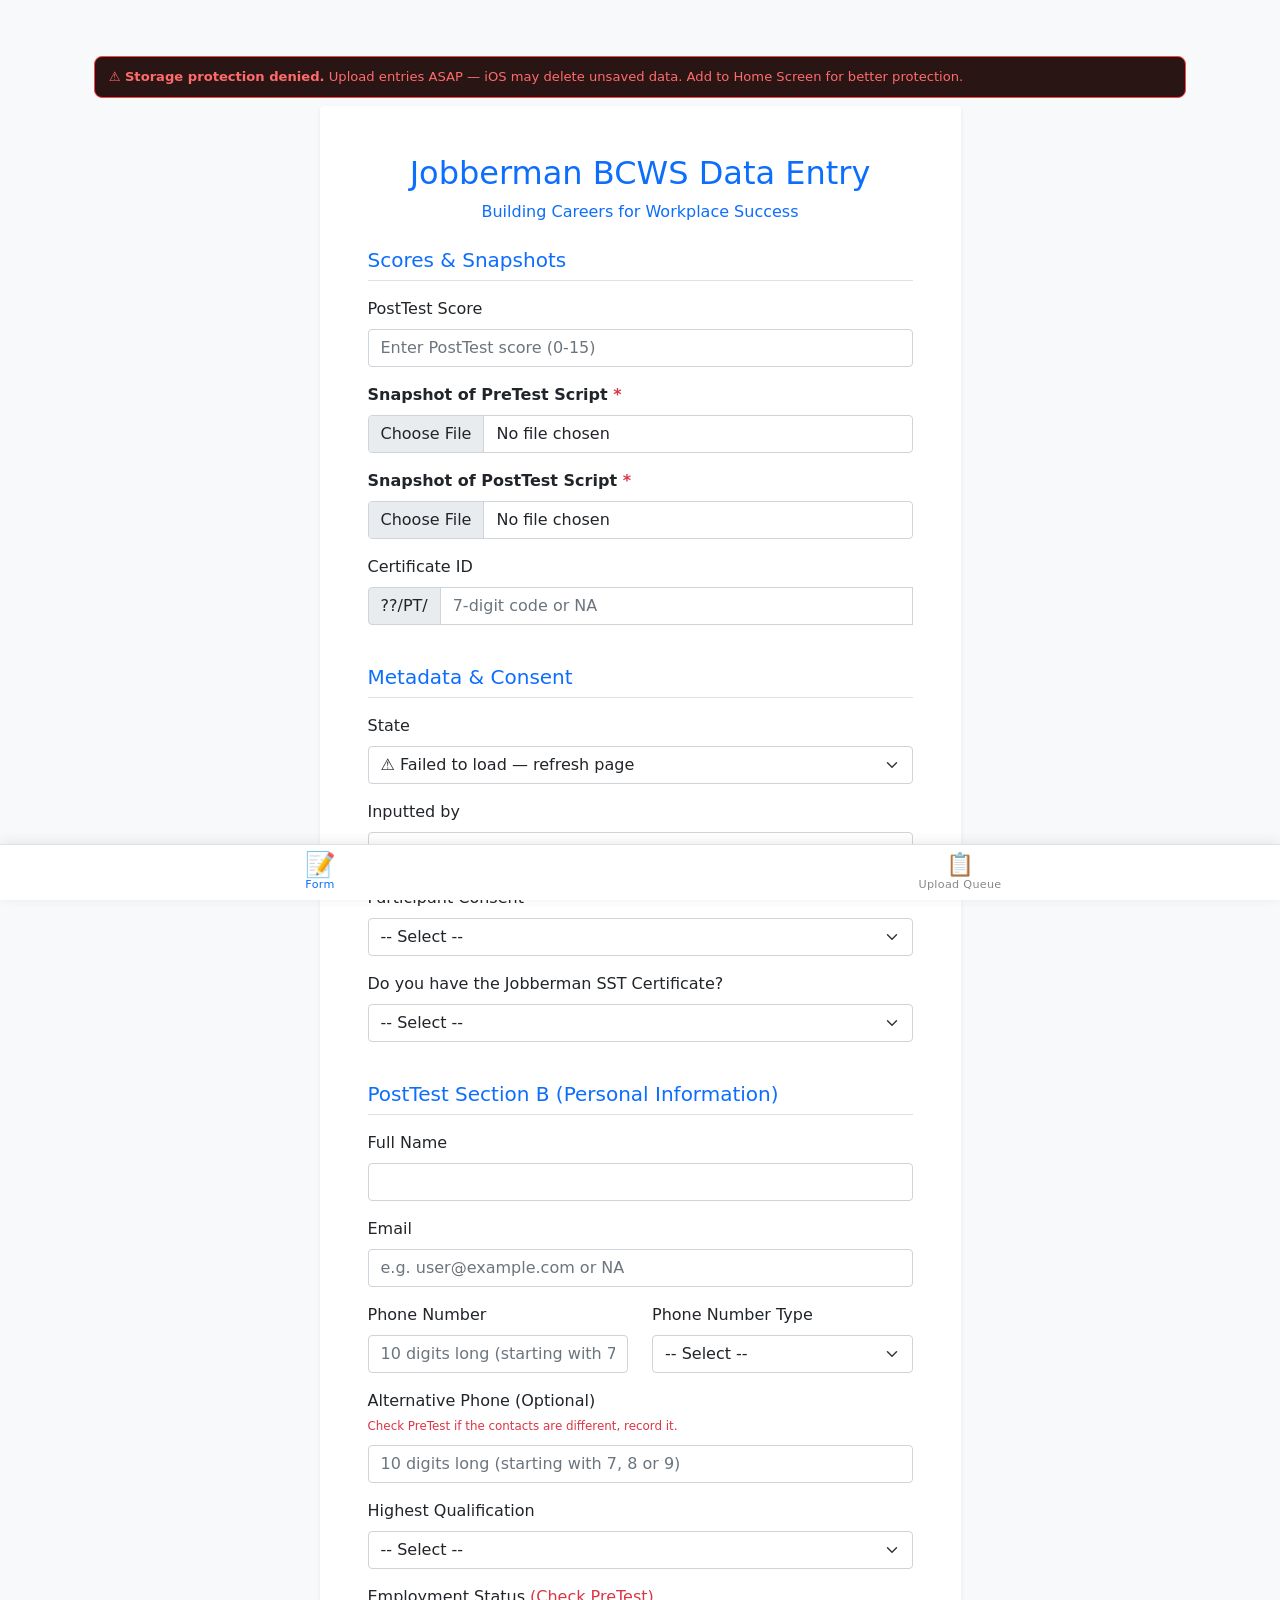
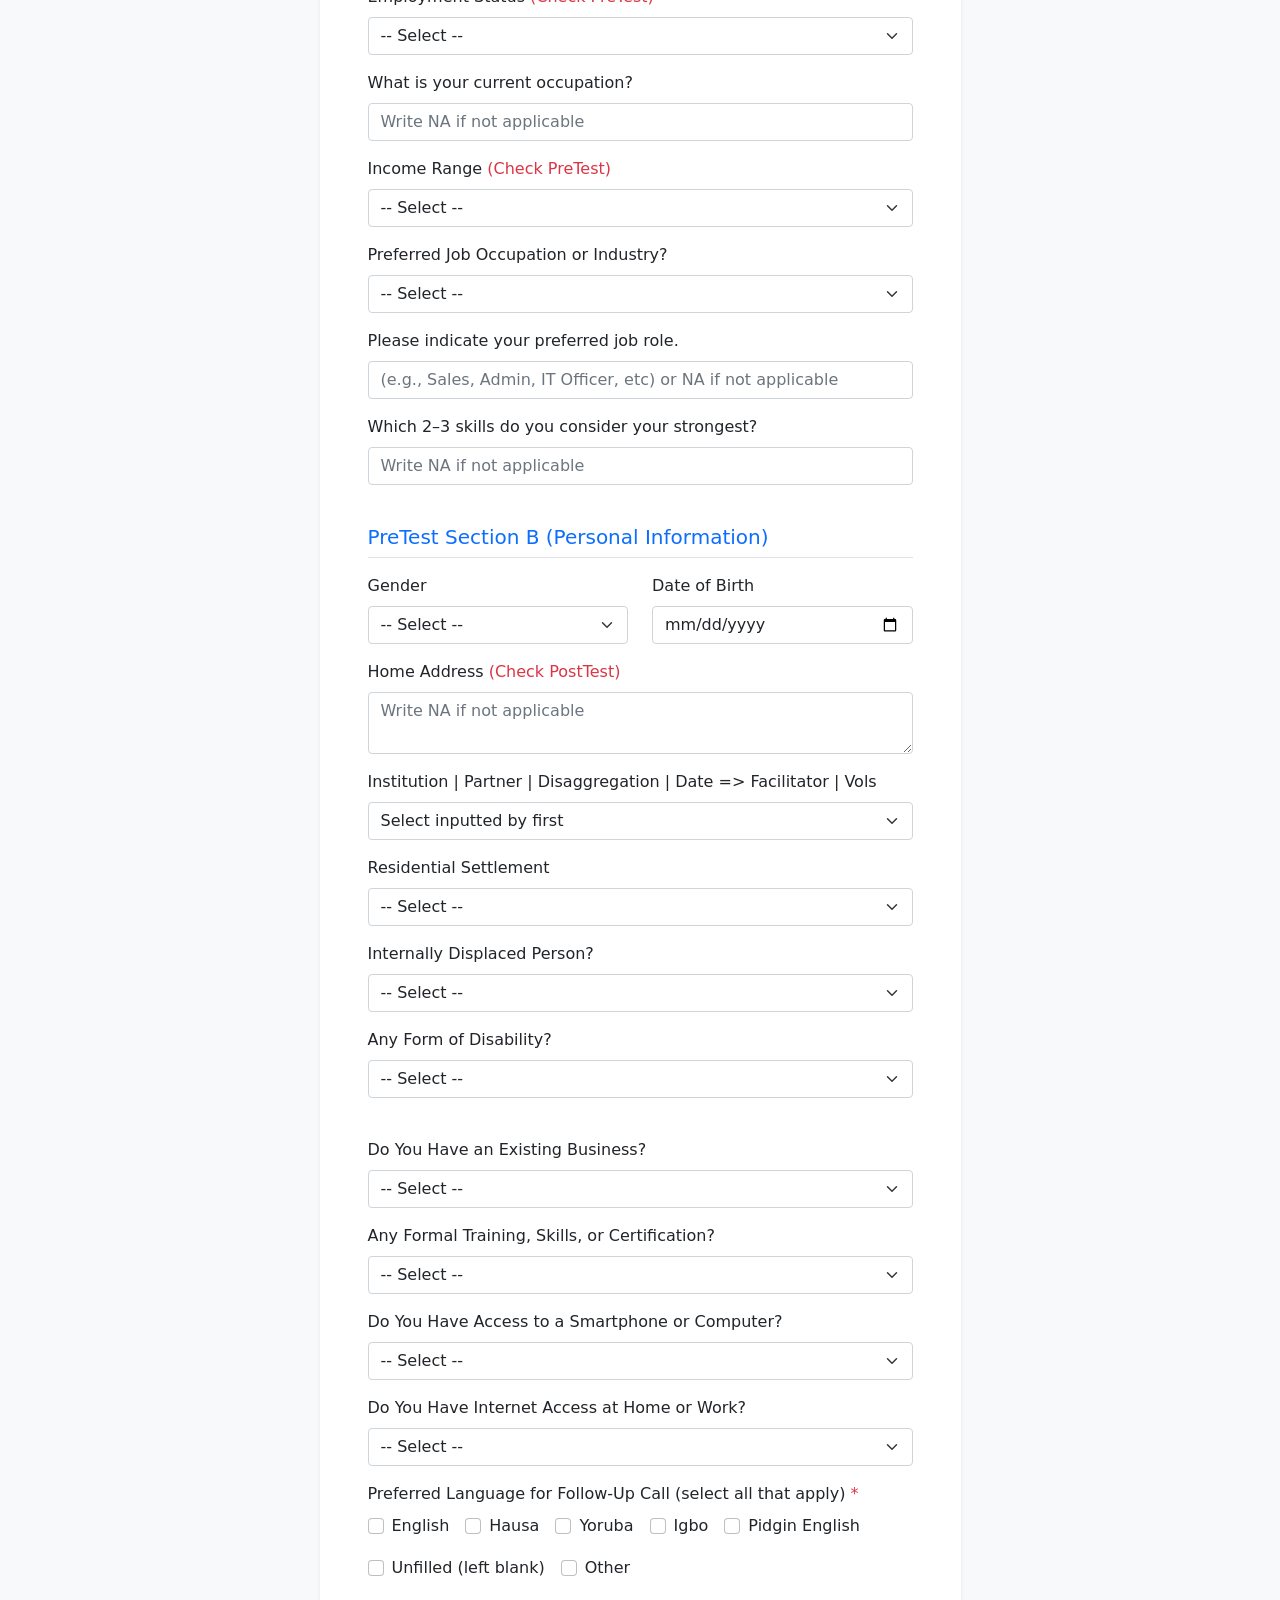
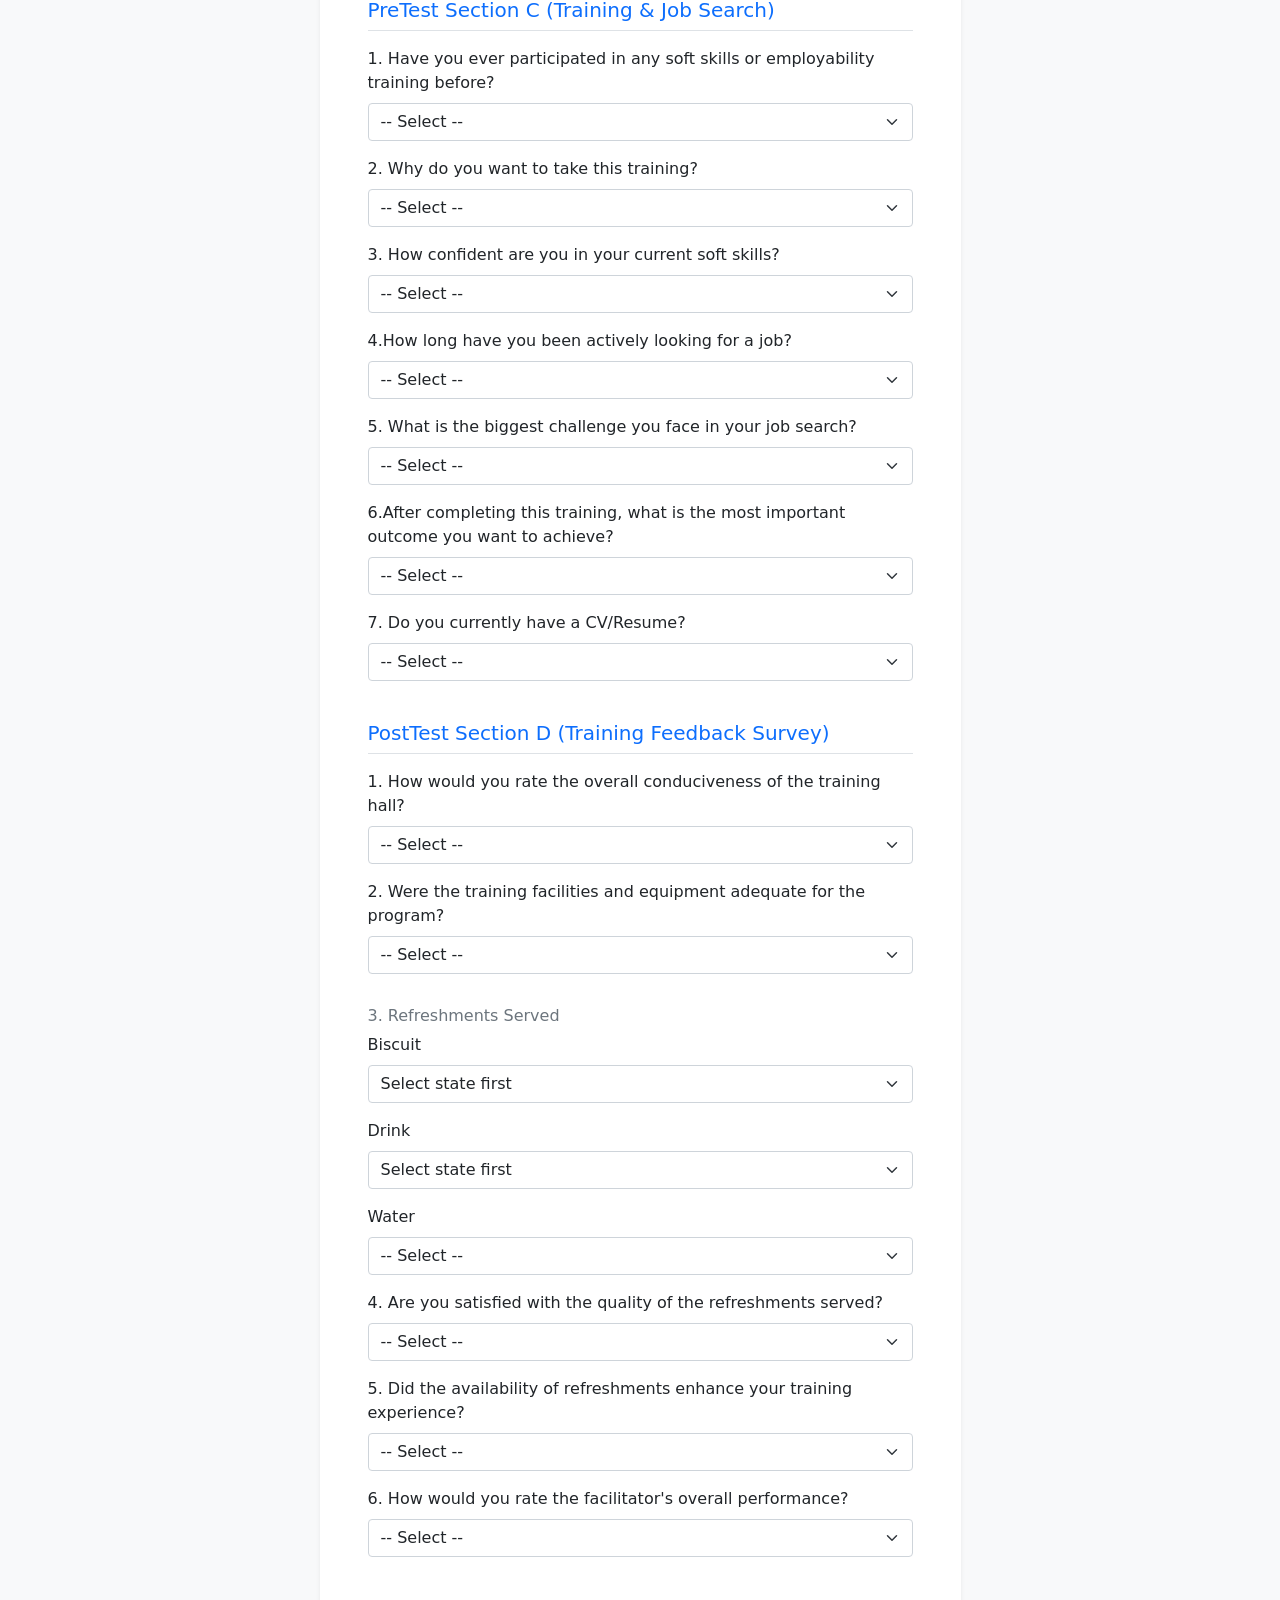
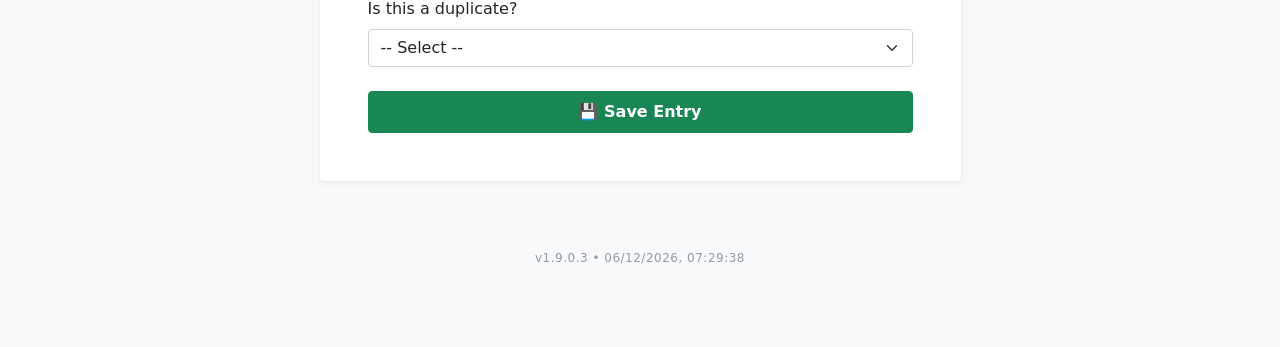
==== index.html @ d094ef13 "upload fix" ====
<!DOCTYPE html>
<html lang="en">

<head>
  <meta charset="UTF-8">
  <meta name="viewport" content="width=device-width, initial-scale=1.0">
  <title>Data Entry Portal</title>
  <meta name="description" content="Jobberman BCWS Data Entry Portal — Offline-first form with bulk upload">
  <link rel="manifest" href="manifest.json">
  <meta name="theme-color" content="#0d6efd">
  <meta name="apple-mobile-web-app-capable" content="yes">
  <meta name="apple-mobile-web-app-status-bar-style" content="default">
  <link href="dist/css/bootstrap.min.css" rel="stylesheet">
  <link rel="stylesheet" href="style.css">
</head>

<body class="bg-light">

  <div class="container py-5">
    <div class="row justify-content-center">
      <div class="col-lg-8 col-xl-7">
        <div class="card shadow-sm border-0">
          <div class="card-body p-4 p-md-5">
            <h2 class="text-center text-primary">Jobberman BCWS Data Entry</h2>
            <p class="text-center text-primary mb-4">Building Careers for Workplace Success</p>

            <!-- Upload Nag Banner (shown when 10-29 entries pending) -->
            <div id="uploadNagBanner" style="display:none;">
              <div style="background:linear-gradient(135deg,#e65100,#bf360c);color:#fff;padding:12px 16px;border-radius:10px;margin-bottom:16px;display:flex;align-items:center;gap:10px;box-shadow:0 3px 12px rgba(230,81,0,0.3);">
                <span style="font-size:1.5rem;">⚠️</span>
                <div style="flex:1;">
                  <strong>Upload your entries!</strong><br>
                  <span style="font-size:0.82rem;opacity:0.95;">You have <strong id="nagPendingCount">0</strong> entries waiting on this device. Connect to internet and <a href="queue.html" style="color:#fff;text-decoration:underline;font-weight:700;">upload now →</a></span>
                </div>
              </div>
            </div>

            <!-- Upload Friction Gate (shown when ≥30 entries pending — heavy friction) -->
            <div id="uploadGateOverlay" style="display:none;">
              <div style="position:fixed;inset:0;background:rgba(0,0,0,0.85);z-index:2000;display:flex;align-items:center;justify-content:center;padding:20px;">
                <div style="background:#fff;border-radius:16px;max-width:400px;width:100%;padding:28px 24px;text-align:center;box-shadow:0 20px 60px rgba(0,0,0,0.4);animation:gate-pop 0.3s ease-out;">
                  <div style="font-size:3rem;margin-bottom:8px;">🚨</div>
                  <h3 style="color:#c62828;font-weight:800;margin-bottom:8px;">Upload Required</h3>
                  <p style="color:#555;font-size:0.9rem;margin-bottom:4px;">
                    You have <strong id="gatePendingCount" style="color:#c62828;font-size:1.3rem;">0</strong> entries stored on this device.
                  </p>
                  <p style="color:#888;font-size:0.82rem;margin-bottom:20px;">
                    Data on your phone is at risk of loss. Upload now to secure it in the system.
                  </p>
                  <a href="queue.html" style="display:block;background:linear-gradient(135deg,#1565c0,#0d47a1);color:#fff;padding:14px;border-radius:10px;font-weight:700;font-size:1rem;text-decoration:none;margin-bottom:12px;box-shadow:0 4px 16px rgba(21,101,192,0.4);">
                    📤 Go to Upload Queue
                  </a>
                  <button id="gateSkipBtn" disabled onclick="dismissUploadGate()" style="background:none;border:2px solid #ccc;color:#999;padding:10px 20px;border-radius:10px;font-size:0.82rem;width:100%;cursor:not-allowed;transition:all 0.3s;">
                    ⏳ Please wait <span id="gateCountdown">5</span>s...
                  </button>
                  <p style="color:#bbb;font-size:0.72rem;margin-top:12px;margin-bottom:0;">
                    Entries are only safe once uploaded to the server.
                  </p>
                </div>
              </div>
            </div>

            <form id="dataForm" class="needs-validation" novalidate>

              <!-- Floating Draft Save Indicator (Google Forms style) -->
              <div id="draftIndicator" class="draft-indicator" style="display:none;">
                <span id="draftIcon" class="draft-icon">💾</span>
                <span id="draftText">Draft saved</span>
              </div>

              <!-- Draft Restore Banner (shown only when saved draft exists on load) -->
              <div id="draftBanner" class="alert alert-info d-flex align-items-center gap-2 mb-4"
                style="display:none!important;">
                <span>📋 You have a saved draft from a previous session.</span>
                <button type="button" id="restoreDraftBtn" class="btn btn-sm btn-primary ms-auto">Restore</button>
                <button type="button" id="clearDraftBtn" class="btn btn-sm btn-outline-danger">Discard</button>
              </div>

              <!-- 8. Scores & Snapshots -->
              <fieldset class="mb-4">
                <legend class="h5 text-primary border-bottom pb-2 mb-3">Scores & Snapshots</legend>
                <div class="mb-3">
                  <label class="form-label">PostTest Score</label>
                  <input type="number" name="post_test_score" class="form-control" min="0" max="15"
                    title="Score between 0 and 15" placeholder="Enter PostTest score (0-15)" required>
                  <div class="invalid-feedback">Please enter the PostTest score (0-15).</div>
                </div>

                <!-- Snapshots Section -->
                <div class="mb-3" id="pretest_snapshot_group">
                  <label class="form-label fw-bold">Snapshot of PreTest Script <span
                      class="text-danger">*</span></label>
                  <input type="file" accept="image/*" capture="environment" id="fileInput-pretest"
                    class="form-control mb-2" onchange="handleFileSelect('pretest', this)">
                  <img id="preview-pretest" class="img-fluid mt-2 border border-success rounded" style="display:none;">
                  <input type="hidden" name="image_pretest" id="imgData-pretest" required>
                  <div id="pretest_validation_msg" class="text-danger small mt-1" style="display:none;">Please capture
                    or upload a snapshot of
                    the PreTest script.</div>
                </div>

                <div class="mb-3" id="posttest_snapshot_group">
                  <label class="form-label fw-bold">Snapshot of PostTest Script <span
                      class="text-danger">*</span></label>
                  <input type="file" accept="image/*" capture="environment" id="fileInput-posttest"
                    class="form-control mb-2" onchange="handleFileSelect('posttest', this)">
                  <img id="preview-posttest" class="img-fluid mt-2 border border-success rounded" style="display:none;">
                  <input type="hidden" name="image_posttest" id="imgData-posttest" required>
                  <div id="posttest_validation_msg" class="text-danger small mt-1" style="display:none;">Please capture
                    or upload a snapshot
                    of the PostTest script.</div>
                </div>
                <div class="mb-3">
                  <label class="form-label">Certificate ID</label>
                  <div class="input-group">
                    <span class="input-group-text" id="certIdPrefix">??/PT/</span>
                    <input type="text" name="certificate_id" id="certificate_id" class="form-control"
                      pattern="^(NA|\d{7})$" placeholder="7-digit code or NA" required>
                    <div class="invalid-feedback">Enter the 7-digit certificate number or NA.</div>
                  </div>
                </div>
              </fieldset>

              <!-- 1. Metadata & Consent -->
              <fieldset class="mb-4">
                <legend class="h5 text-primary border-bottom pb-2 mb-3">Metadata & Consent</legend>
                <!-- Cascading: State → Inputted by → Institution -->
                <div id="dynamicFieldsLoader" class="text-center text-muted py-3" style="display:none;">
                  <div class="spinner-border spinner-border-sm text-primary me-2" role="status"></div>
                  Loading dynamic fields from sheet…
                </div>
                <div class="mb-3">
                  <label class="form-label">State</label>
                  <select id="state" name="state" class="form-select" required>
                    <option value="">-- Select State --</option>
                  </select>
                  <div class="invalid-feedback">Please select a state.</div>
                </div>
                <div class="mb-3">
                  <label class="form-label">Inputted by</label>
                  <select id="inputted_by" name="inputted_by" class="form-select" required>
                    <option value="">Select state first</option>
                  </select>
                  <div class="invalid-feedback">Please select who inputted this entry.</div>
                </div>
                <div class="mb-3">
                  <label class="form-label">Participant Consent</label>
                  <select name="consent" class="form-select" required>
                    <option value="">-- Select --</option>
                    <option value="Agree">Agree</option>
                    <option value="Disagree">Disagree</option>
                    <option value="Unfilled (left blank)">Unfilled (left blank)</option>
                  </select>
                  <div class="invalid-feedback">Please select an option.</div>
                </div>

                <div class="mb-3">
                  <label class="form-label">Do you have the Jobberman SST Certificate?</label>
                  <select id="jobberman_sst" name="jobberman_sst" class="form-select" required>
                    <option value="">-- Select --</option>
                    <option value="Yes">Yes</option>
                    <option value="No">No</option>
                  </select>
                  <div id="jobberman_sst_note" class="alert alert-warning mt-2 py-2 px-3"
                    style="display:none; font-size:0.85rem;">
                    ⚠️ Please <strong>cross-check</strong> and confirm the participant actually ticked YES before
                    proceeding.
                  </div>
                  <div class="invalid-feedback">Please select an option.</div>
                </div>
              </fieldset>

              <!-- 1. Metadata & Consent -->
              <fieldset class="mb-4">
                <legend class="h5 text-primary border-bottom pb-2 mb-3">
                  PostTest Section B (Personal Information)
                </legend>
                <div class="mb-3">
                  <label class="form-label">Full Name</label>
                  <input type="text" name="name" class="form-control" required
                    pattern="^[A-Za-z]+(?:[ '-][A-Za-z]+)*(?:[ '-][A-Za-z]+)*$">
                  <div class="invalid-feedback">Enter valid characters and spaces only.</div>
                </div>
                <div class="mb-3">
                  <label class="form-label">Email</label>
                  <input type="text" name="email" class="form-control" required
                    pattern="[a-zA-Z0-9._%+\-]+@[a-zA-Z0-9.\-]+\.[a-zA-Z]{2,}|NA"
                    placeholder="e.g. user@example.com or NA">
                  <div class="invalid-feedback">Enter a valid email address (user@domain.com) or NA.</div>
                </div>
                <div class="row">
                  <div class="col-md-6 mb-3">
                    <label class="form-label">Phone Number</label>
                    <input type="tel" id="phone" name="phone" class="form-control" required pattern="^[789][01]\d{8}$"
                      placeholder="10 digits long (starting with 7, 8 or 9)">
                    <div id="phone_zero_note" class="alert alert-warning mt-2 py-2 px-3"
                      style="display:none; font-size:0.85rem;">
                      ⚠️ Please check both PreTest and PostTest to ensure a valid phone number is provided (0 is no
                      longer accepted).
                    </div>
                    <div class="invalid-feedback">Must be exactly 10 digits long (start 7, 8,9), then 0 or 1.</div>
                  </div>
                  <div class="col-md-6 mb-3">
                    <label class="form-label">Phone Number Type</label>
                    <select name="phone_type" class="form-select" required>
                      <option value="">-- Select --</option>
                      <option value="Personal">Personal</option>
                      <option value="Family / Relative">Family / Relative</option>
                      <option value="Unfilled (left blank)">Unfilled (left blank)</option>
                    </select>
                    <div class="invalid-feedback">Please select an option.</div>
                  </div>
                </div>
                <div class="mb-3">
                  <label class="form-label">Alternative Phone (Optional)
                    <span class="text-danger mt-2 py-2 px-3" style="font-size:0.85rem;">
                      <small><br>Check PreTest if the contacts are different, record it.</small>
                    </span></label>
                  <input type="tel" id="alt_phone" name="alt_phone" class="form-control" pattern="^[789][01]\d{8}$"
                    placeholder="10 digits long (starting with 7, 8 or 9)">
                  <div class="invalid-feedback">Must be exactly 10 digits long (start 7, 8, 9), then 0 or 1.</div>
                </div>
                <div class="mb-3">
                  <label class="form-label">Highest Qualification</label>
                  <select name="qualification" id="qualification" class="form-select" required>
                    <option value="">-- Select --</option>
                    <option value="NA">NA</option>
                    <option value="No Formal Education">No Formal Education</option>
                    <option value="Vocational">Vocational</option>
                    <option value="High School (S.S.C.E)">High School (S.S.C.E)</option>
                    <option value="N.C.E">N.C.E</option>
                    <option value="Diploma">Diploma</option>
                    <option value="OND">OND</option>
                    <option value="HND">HND</option>
                    <option value="Undergraduate">Undergraduate</option>
                    <option value="Degree">Degree</option>
                    <option value="MBSS">MBSS</option>
                    <option value="MBA / MSC">MBA / MSC</option>
                    <option value="MPhil/PhD">MPhil/PhD</option>
                  </select>
                  <div class="invalid-feedback">Please select a qualification.</div>
                </div>
                <div class="mb-3" id="current_level_group" style="display:none;">
                  <label class="form-label">Current Level <span class="text-danger">(Check PreTest)</span></label>
                  <select name="current_level" class="form-select" required>
                    <option value="">-- Select --</option>
                    <option value="Entry Level (100 Lvl)">Entry Level (100 Lvl)</option>
                    <option value="Mid Level (200 to 300 Lvl)">Mid Level (200 to 300 Lvl)</option>
                    <option value="Final Year">Final Year</option>
                  </select>
                  <div class="invalid-feedback">Please select your current level.</div>
                </div>
                <div class="mb-3">
                  <label class="form-label">Employment Status <span class="text-danger">(Check PreTest)</span></label>
                  <select name="employment_status" class="form-select" required>
                    <option value="">-- Select --</option>
                    <option value="Unemployed">Unemployed</option>
                    <option value="Employed">Employed</option>
                    <option value="Self-Employed">Self-Employed</option>
                  </select>
                  <div class="invalid-feedback">Please select your employment status.</div>
                </div>
                <div class="mb-3">
                  <label class="form-label">What is your current occupation?</label>
                  <input type="text" name="current_occupation" class="form-control"
                    placeholder="Write NA if not applicable" required>
                  <div class="invalid-feedback">Please enter your occupation.</div>
                </div>
                <div class="mb-3">
                  <label class="form-label">Income Range <span class="text-danger">(Check PreTest)</span></label>
                  <select name="income_range" class="form-select" required>
                    <option value="">-- Select --</option>
                    <option value="Below 70,000">Below 70,000</option>
                    <option value="70,000 to 150,000">70,000 to 150,000</option>
                    <option value="150,000 to 300,000">150,000 to 300,000</option>
                    <option value="300,000 to 500,000">300,000 to 500,000</option>
                    <option value="500,000 and Above">500,000 and Above</option>
                  </select>
                  <div class="invalid-feedback">Please select an income range.</div>
                </div>
                <div class="mb-3">
                  <label class="form-label">Preferred Job Occupation or Industry?</label>
                  <select id="preferred_industry" name="preferred_industry" class="form-select" required>
                    <option value="">-- Select --</option>
                    <option value="Banking, Finance & Insurance">Banking, Finance & Insurance</option>
                    <option value="Education">Education</option>
                    <option value="IT & Telcos">IT & Telcos</option>
                    <option value="Manufacturing & Warehousing">Manufacturing & Warehousing</option>
                    <option value="Retail, Fashion & FMCG">Retail, Fashion & FMCG</option>
                    <option value="Other">Other</option>
                  </select>
                  <div class="invalid-feedback">Please select your preferred industry.</div>
                </div>
                <div class="mb-3" id="preferred_industry_other_group" style="display:none;">
                  <label class="form-label">Please specify preferred industry</label>
                  <input type="text" id="preferred_industry_other" name="preferred_industry_other" class="form-control"
                    placeholder="Type the preferred industry here">
                  <div class="invalid-feedback">Please specify the preferred industry.</div>
                </div>
                <div class="mb-3">
                  <label class="form-label">Please indicate your preferred job role.</label>
                  <input type="text" name="preferred_job_role" class="form-control"
                    placeholder="(e.g., Sales, Admin, IT Officer, etc) or NA if not applicable" required>
                  <div class="invalid-feedback">Please enter your preferred job role.</div>
                </div>
                <div class="mb-3">
                  <label class="form-label">Which 2–3 skills do you consider your strongest?</label>
                  <input type="text" name="top_skills" class="form-control" placeholder="Write NA if not applicable"
                    required>
                  <div class="invalid-feedback">Please enter your top skills.</div>
                </div>
              </fieldset>

              <!-- 2. PreTest Section -->
              <fieldset class="mb-4">
                <legend class="h5 text-primary border-bottom pb-2 mb-3">
                  PreTest Section B (Personal Information)
                </legend>

                <div class="row">
                  <div class="col-md-6 mb-3">
                    <label class="form-label">Gender</label>
                    <select name="gender" class="form-select" required>
                      <option value="">-- Select --</option>
                      <option value="Male">Male</option>
                      <option value="Female">Female</option>
                    </select>
                    <div class="invalid-feedback">Please select your gender.</div>
                  </div>
                  <div class="col-md-6 mb-3">
                    <label class="form-label">Date of Birth</label>
                    <input type="date" name="dob" id="dob" class="form-control" required min="1900-01-01"
                      max="2016-12-31">
                    <div class="invalid-feedback">Year must be 1900 (unspecified) or between 1960–2016.</div>
                  </div>
                </div>
                <div class="mb-3">
                  <label class="form-label">Home Address <span class="text-danger">(Check PostTest)</span></label>
                  <textarea name="address" class="form-control" rows="2" placeholder="Write NA if not applicable"
                    required></textarea>
                </div>

                <div class="mb-3">
                  <label class="form-label">Institution | Partner | Disaggregation | Date =&gt; Facilitator |
                    Vols</label>
                  <select id="training_details" name="training_details" class="form-select" required>
                    <option value="">Select inputted by first</option>
                  </select>
                  <div class="invalid-feedback">Please select the training details.</div>
                </div>
                <div class="mb-3">
                  <label class="form-label">Residential Settlement</label>
                  <select name="settlement" class="form-select" required>
                    <option value="">-- Select --</option>
                    <option value="Urban">Urban</option>
                    <option value="Rural">Rural</option>
                    <option value="Semi-Urban">Semi-Urban</option>
                  </select>
                  <div class="invalid-feedback">Please select a settlement.</div>
                </div>
                <div class="mb-3">
                  <label class="form-label">Internally Displaced Person?</label>
                  <select name="idp" class="form-select" required>
                    <option value="">-- Select --</option>
                    <option value="Yes">Yes</option>
                    <option value="No">No</option>
                  </select>
                  <div class="invalid-feedback">Please select an option.</div>
                </div>
                <div class="mb-3">
                  <label class="form-label">Any Form of Disability?</label>
                  <select id="disability" name="disability" class="form-select" required>
                    <option value="">-- Select --</option>
                    <option value="Yes">Yes</option>
                    <option value="No">No</option>
                  </select>
                  <div class="invalid-feedback">Please select an option.</div>
                </div>
                <div class="mb-3" id="disability_type_group" style="display:none;">
                  <label class="form-label">Disability Type</label>
                  <select id="disability_type" name="disability_type" class="form-select">
                    <option value="">-- Select --</option>
                    <option value="Albinism">Albinism</option>
                    <option value="Dwarfism">Dwarfism</option>
                    <option value="Hearing Impairment">Hearing Impairment</option>
                    <option value="Physical / Mobility Impairment">Physical / Mobility Impairment</option>
                    <option value="Speech Impairment">Speech Impairment</option>
                    <option value="Visual Impairment">Visual Impairment</option>
                    <option value="NA">NA</option>
                    <option value="Other">Other</option>
                  </select>
                  <div class="invalid-feedback">Please select a disability type.</div>
                </div>
                <div class="mb-3" id="disability_type_other_group" style="display:none;">
                  <label class="form-label">Please specify disability type</label>
                  <input type="text" id="disability_type_other" name="disability_type_other" class="form-control"
                    placeholder="Type the disability type here">
                  <div class="invalid-feedback">Please specify the disability type.</div>
                </div>
              </fieldset>

              <!-- 5. Business & Tech Access -->
              <div class="mb-3">
                <label class="form-label">Do You Have an Existing Business?</label>
                <select id="existing_business" name="existing_business" class="form-select" required>
                  <option value="">-- Select --</option>
                  <option value="Yes">Yes</option>
                  <option value="No">No</option>
                </select>
                <div class="invalid-feedback">Please select an option.</div>
              </div>
              <div class="mb-3" id="business_nature_group" style="display:none;">
                <label class="form-label">Nature of the Business (Industry / Sector)</label>
                <select id="business_nature" name="business_nature" class="form-select">
                  <option value="">-- Select --</option>
                  <option value="Advertising, Media & Communications">Advertising, Media & Communications</option>
                  <option value="Agriculture, Fishing & Forestry">Agriculture, Fishing & Forestry</option>
                  <option value="Automotive & Aviation">Automotive & Aviation</option>
                  <option value="Banking, Finance & Insurance">Banking, Finance & Insurance</option>
                  <option value="Construction">Construction</option>
                  <option value="Education">Education</option>
                  <option value="Energy & Utilities">Energy & Utilities</option>
                  <option value="Enforcement & Security">Enforcement & Security</option>
                  <option value="Entertainment, Events & Sport">Entertainment, Events & Sport</option>
                  <option value="Government">Government</option>
                  <option value="Healthcare">Healthcare</option>
                  <option value="Hospitality & Hotel">Hospitality & Hotel</option>
                  <option value="IT & Telecoms">IT & Telecoms</option>
                  <option value="Law & Compliance">Law & Compliance</option>
                  <option value="Manufacturing & Warehousing">Manufacturing & Warehousing</option>
                  <option value="Mining, Energy & Metals">Mining, Energy & Metals</option>
                  <option value="NGO, NPO & Charity">NGO, NPO & Charity</option>
                  <option value="Real Estate">Real Estate</option>
                  <option value="Recruitment">Recruitment</option>
                  <option value="Retail, Fashion & FMCG">Retail, Fashion & FMCG</option>
                  <option value="Shipping & Logistics">Shipping & Logistics</option>
                  <option value="Tourism & Travel">Tourism & Travel</option>
                  <option value="Unspecified">Unspecified</option>
                  <option value="Arts and Interior Decor">Arts and Interior Decor</option>
                  <option value="Beauty and Lifestyle">Beauty and Lifestyle</option>
                  <option value="Handiwork and Repairs">Handiwork and Repairs</option>
                </select>
                <div class="invalid-feedback">Please select the nature of your business.</div>
              </div>
              <div class="mb-3">
                <label class="form-label">Any Formal Training, Skills, or Certification?</label>
                <select name="formal_training" class="form-select" required>
                  <option value="">-- Select --</option>
                  <option value="Yes">Yes</option>
                  <option value="No">No</option>
                </select>
                <div class="invalid-feedback">Please select an option.</div>
              </div>
              <div class="mb-3">
                <label class="form-label">Do You Have Access to a Smartphone or Computer?</label>
                <select name="tech_access" class="form-select" required>
                  <option value="">-- Select --</option>
                  <option value="Yes">Yes</option>
                  <option value="No">No</option>
                </select>
                <div class="invalid-feedback">Please select an option.</div>
              </div>
              <div class="mb-3">
                <label class="form-label">Do You Have Internet Access at Home or Work?</label>
                <select name="internet_access" class="form-select" required>
                  <option value="">-- Select --</option>
                  <option value="Yes">Yes</option>
                  <option value="No">No</option>
                </select>
                <div class="invalid-feedback">Please select an option.</div>
              </div>
              <div class="mb-3" id="lang_group">
                <label class="form-label">Preferred Language for Follow-Up Call (select all that apply) <span
                    class="text-danger">*</span></label>
                <div class="d-flex flex-wrap gap-3">
                  <div class="form-check">
                    <input class="form-check-input" type="checkbox" name="preferred_language" value="English"
                      id="langEnglish">
                    <label class="form-check-label" for="langEnglish">English</label>
                  </div>
                  <div class="form-check">
                    <input class="form-check-input" type="checkbox" name="preferred_language" value="Hausa"
                      id="langHausa">
                    <label class="form-check-label" for="langHausa">Hausa</label>
                  </div>
                  <div class="form-check">
                    <input class="form-check-input" type="checkbox" name="preferred_language" value="Yoruba"
                      id="langYoruba">
                    <label class="form-check-label" for="langYoruba">Yoruba</label>
                  </div>
                  <div class="form-check">
                    <input class="form-check-input" type="checkbox" name="preferred_language" value="Igbo"
                      id="langIgbo">
                    <label class="form-check-label" for="langIgbo">Igbo</label>
                  </div>
                  <div class="form-check">
                    <input class="form-check-input" type="checkbox" name="preferred_language" value="Pidgin English"
                      id="langPidgin">
                    <label class="form-check-label" for="langPidgin">Pidgin English</label>
                  </div>
                  <div class="form-check">
                    <input class="form-check-input" type="checkbox" name="preferred_language"
                      value="Unfilled (left blank)" id="langUnfilled">
                    <label class="form-check-label" for="langUnfilled">Unfilled (left blank)</label>
                  </div>
                  <div class="form-check">
                    <input class="form-check-input" type="checkbox" name="preferred_language" value="Other"
                      id="langOther">
                    <label class="form-check-label" for="langOther">Other</label>
                  </div>
                </div>
                <div id="lang_validation_msg" class="text-danger small mt-1" style="display:none;">Please select at
                  least one language.</div>
                <div id="lang_other_group" class="mt-2" style="display:none;">
                  <input type="text" id="lang_other_input" name="preferred_language_other" class="form-control"
                    placeholder="Specify other language">
                </div>
              </div>

              <!-- 6. Training & Job Search -->
              <fieldset class="mb-4">
                <legend class="h5 text-primary border-bottom pb-2 mb-3">
                  PreTest Section C (Training & Job Search)
                </legend>
                <div class="mb-3">
                  <label class="form-label">1. Have you ever participated in any soft skills or employability training
                    before?</label>
                  <select name="prev_soft_skills" class="form-select" required>
                    <option value="">-- Select --</option>
                    <option value="Yes">Yes</option>
                    <option value="No">No</option>
                    <option value="Unfilled (left blank)">Unfilled (left blank)</option>
                  </select>
                  <div class="invalid-feedback">Please select an option.</div>
                </div>
                <div class="mb-3">
                  <label class="form-label">2. Why do you want to take this training?</label>
                  <select name="training_reason" class="form-select" required>
                    <option value="">-- Select --</option>
                    <option value="Improve my chances of getting a job">Improve my chances of getting a job</option>
                    <option value="Learn soft skills to get better at my job">Learn soft skills to get better at my job
                    </option>
                    <option value="Network with other job seekers">Network with other job seekers</option>
                    <option value="Learn how to write a strong CV and succeed at job interviews">Learn how to write a
                      strong CV and succeed at job interviews</option>
                    <option value="Obtain a soft skills training certificate">Obtain a soft skills training certificate
                    </option>
                    <option value="The training is required by my employer or school">The training is required by my
                      employer or school</option>
                    <option value="I want to use the content to teach my classes, conduct studies, or research">I want
                      to use the content to teach my classes, conduct studies, or research</option>
                    <option value="Refreshments">Refreshments</option>
                    <option value="Unticked (left blank)">Unticked (left blank)</option>
                  </select>
                  <div class="invalid-feedback">Please select a reason.</div>
                </div>
                <div class="mb-3">
                  <label class="form-label">3. How confident are you in your current soft skills?</label>
                  <select name="confidence_level" class="form-select" required>
                    <option value="">-- Select --</option>
                    <option value="Very Confident">Very Confident</option>
                    <option value="Somewhat Confident">Somewhat Confident</option>
                    <option value="Not Confident">Not Confident</option>
                    <option value="Unticked (left blank)">Unticked (left blank)</option>
                  </select>
                  <div class="invalid-feedback">Please select a confidence level.</div>
                </div>
                <div class="mb-3">
                  <label class="form-label">4.How long have you been actively looking for a job?</label>
                  <select name="job_search_duration" class="form-select" required>
                    <option value="">-- Select --</option>
                    <option value="Less than 3 months">Less than 3 months</option>
                    <option value="3–6 months">3–6 months</option>
                    <option value="6 months to a year">6 months to a year</option>
                    <option value="Over a year">Over a year</option>
                    <option value="I'm not looking for a job">I'm not looking for a job</option>
                    <option value="Unticked (left blank)">Unticked (left blank)</option>
                  </select>
                  <div class="invalid-feedback">Please select a duration.</div>
                </div>
                <div class="mb-3">
                  <label class="form-label">5. What is the biggest challenge you face in your job search?</label>
                  <select name="job_search_challenge" class="form-select" required>
                    <option value="">-- Select --</option>
                    <option value="Lack of relevant skills">Lack of relevant skills</option>
                    <option value="Lack of work experience">Lack of work experience</option>
                    <option value="Limited job opportunities">Limited job opportunities</option>
                    <option value="Difficulty preparing CVs or applications">Difficulty preparing CVs or applications
                    </option>
                    <option value="Interview anxiety or lack of confidence">Interview anxiety or lack of confidence
                    </option>
                    <option value="Lack of professional network">Lack of professional network</option>
                    <option value="Access to technology (internet, computer, phone)">Access to technology (internet,
                      computer, phone)</option>
                    <option value="None of the above">None of the above</option>
                    <option value="Unticked (left blank)">Unticked (left blank)</option>
                  </select>
                  <div class="invalid-feedback">Please select a challenge.</div>
                </div>
                <div class="mb-3">
                  <label class="form-label">6.After completing this training, what is the most important outcome you
                    want
                    to achieve?</label>
                  <select name="desired_outcome" class="form-select" required>
                    <option value="">-- Select --</option>
                    <option value="Get a new job">Get a new job</option>
                    <option value="Improve my job search skills">Improve my job search skills</option>
                    <option value="Increase my confidence">Increase my confidence</option>
                    <option value="Learn skills to keep my current job">Learn skills to keep my current job</option>
                    <option value="Start a business">Start a business</option>
                    <option value="Get a promotion or salary increase">Get a promotion or salary increase</option>
                    <option value="Unticked (left blank)">Unticked (left blank)</option>
                  </select>
                  <div class="invalid-feedback">Please select a desired outcome.</div>
                </div>
                <div class="mb-3">
                  <label class="form-label">7. Do you currently have a CV/Resume?</label>
                  <select name="has_cv" class="form-select" required>
                    <option value="">-- Select --</option>
                    <option value="Yes">Yes</option>
                    <option value="No">No</option>
                    <option value="I don’t need a CV for the type of job I’m looking for">
                      I don’t need a CV for the type of job I’m looking for</option>
                    <option value="Unticked (left blank)">Unticked (left blank)</option>
                  </select>
                  <div class="invalid-feedback">Please select an option.</div>
                </div>
              </fieldset>

              <!-- 7. Feedback -->
              <fieldset class="mb-4">
                <legend class="h5 text-primary border-bottom pb-2 mb-3">
                  PostTest Section D (Training Feedback Survey)
                </legend>
                <div class="mb-3">
                  <label class="form-label">1. How would you rate the overall conduciveness of the training
                    hall?</label>
                  <select name="hall_rating" class="form-select" required>
                    <option value="">-- Select --</option>
                    <option value="Good">Good</option>
                    <option value="Poor">Poor</option>
                    <option value="Unticked (left blank)">Unticked (left blank)</option>
                  </select>
                  <div class="invalid-feedback">Please select an option.</div>
                </div>
                <div class="mb-3">
                  <label class="form-label">2. Were the training facilities and equipment adequate for the
                    program?</label>
                  <select name="facilities_adequate" class="form-select" required>
                    <option value="">-- Select --</option>
                    <option value="Yes">Yes</option>
                    <option value="No">No</option>
                    <option value="Unticked (left blank)">Unticked (left blank)</option>
                  </select>
                  <div class="invalid-feedback">Please select an option.</div>
                </div>

                <legend class="h6 text-secondary mt-3 mb-2">3. Refreshments Served</legend>
                <div class="mb-3">
                  <label class="form-label">Biscuit</label>
                  <select id="ref_biscuit" name="ref_biscuit" class="form-select" required>
                    <option value="">Select state first</option>
                  </select>
                  <div class="invalid-feedback">Please select a biscuit option.</div>
                </div>
                <div class="mb-3">
                  <label class="form-label">Drink</label>
                  <select id="ref_drink" name="ref_drink" class="form-select" required>
                    <option value="">Select state first</option>
                  </select>
                  <div class="invalid-feedback">Please select a drink option.</div>
                </div>
                <div class="mb-3">
                  <label class="form-label">Water</label>
                  <select name="ref_water" class="form-select" required>
                    <option value="">-- Select --</option>
                    <option value="Bottle Water 75 CL">Bottle Water 75 CL</option>
                    <option value="Not Provided">Not Provided</option>
                    <option value="Unticked (left blank)">Unticked (left blank)</option>
                  </select>
                  <div class="invalid-feedback">Please select a water option.</div>
                </div>

                <div class="mb-3">
                  <label class="form-label">4. Are you satisfied with the quality of the refreshments served?</label>
                  <select name="refreshment_satisfaction" class="form-select" required>
                    <option value="">-- Select --</option>
                    <option value="Yes">Yes</option>
                    <option value="No">No</option>
                    <option value="Unticked (left blank)">Unticked (left blank)</option>
                  </select>
                  <div class="invalid-feedback">Please select an option.</div>
                </div>
                <div class="mb-3">
                  <label class="form-label">5. Did the availability of refreshments enhance your training
                    experience?</label>
                  <select name="refreshment_enhanced" class="form-select" required>
                    <option value="">-- Select --</option>
                    <option value="Yes">Yes</option>
                    <option value="No">No</option>
                    <option value="Unticked (left blank)">Unticked (left blank)</option>
                  </select>
                  <div class="invalid-feedback">Please select an option.</div>
                </div>
                <div class="mb-3">
                  <label class="form-label">6. How would you rate the facilitator's overall performance?</label>
                  <select name="facilitator_rating" class="form-select" required>
                    <option value="">-- Select --</option>
                    <option value="Excellent">Excellent</option>
                    <option value="Good">Good</option>
                    <option value="Fair">Fair</option>
                    <option value="Poor">Poor</option>
                    <option value="NA">NA</option>
                    <option value="Unticked (left blank)">Unticked (left blank)</option>
                  </select>
                  <div class="invalid-feedback">Please select an option.</div>
                </div>
              </fieldset>

              <div class="mb-4">
                <label class="form-label">Is this a duplicate?</label>
                <select name="is_duplicate" class="form-select">
                  <option value="">-- Select --</option>
                  <option value="Yes">Yes</option>
                </select>
              </div>

              <div id="loader" class="text-center text-primary fw-bold my-3" style="display:none;">Saving...
              </div>
              <button type="submit" id="subBtn" class="btn btn-success w-100 py-2 fw-bold">💾 Save Entry</button>
            </form>

            <!-- Success Screen (shown after saving locally) -->
            <div id="successScreen" style="display:none;">
              <div class="text-center py-5">
                <div class="success-checkmark mb-4">
                  <svg width="80" height="80" viewBox="0 0 80 80">
                    <circle class="success-circle" cx="40" cy="40" r="36" fill="none" stroke="#198754"
                      stroke-width="3" />
                    <path class="success-tick" d="M24 42 L35 53 L56 28" fill="none" stroke="#198754" stroke-width="3.5"
                      stroke-linecap="round" stroke-linejoin="round" />
                  </svg>
                </div>
                <h3 class="text-success fw-bold mb-2">Entry Saved Locally!</h3>
                <p class="text-muted mb-3">The entry has been saved to your device.</p>
                <div class="d-inline-block bg-light rounded-3 px-4 py-3 mb-3">
                  <span class="text-muted d-block small">Entries saved this session</span>
                  <span id="submissionCount" class="fs-2 fw-bold text-primary">0</span>
                  <button type="button" id="resetCounterBtn"
                    class="btn btn-sm btn-outline-secondary d-block mx-auto mt-2">
                    🔄 Reset Counter
                  </button>
                </div>
                <div class="alert alert-info py-2 px-3 mb-3" style="font-size:0.85rem;">
                  📋 You have <strong id="pendingCountSuccess">0</strong> entries ready to upload.
                  <a href="queue.html" class="fw-bold">Go to Upload Queue →</a>
                </div>
                <div>
                  <button type="button" id="submitAnotherBtn" class="btn btn-primary w-100 py-3 fw-bold">
                    ➕ Enter Another Record
                  </button>
                </div>
              </div>
            </div>

          </div>
        </div>
      </div>
    </div>
  </div>

  <!-- Bottom Tab Bar (mobile-app style navigation) -->
  <nav class="bottom-tab-bar" id="bottomTabBar">
    <a href="index.html" class="tab-item active" id="tabForm">
      <span class="tab-icon">📝</span>
      <span class="tab-label">Form</span>
    </a>
    <a href="queue.html" class="tab-item" id="tabQueue">
      <span class="tab-icon">📋</span>
      <span class="tab-label">Upload Queue</span>
      <span class="tab-badge" id="queueBadgeCount" style="display:none;">0</span>
    </a>
  </nav>

  <script src="dist/js/bootstrap.bundle.min.js"></script>
  <script src="./dist/js/idb.umd.js"></script>
  <script src="config.js"></script>
  <script src="camera.js"></script>
  <script src="datepicker.js"></script>
  <!-- App Version Footer -->
  <div class="app-version-footer" id="appVersionFooter">
    Loading version info...
  </div>
  <script>
    (function () {
      // Fetch sw.js to dynamically extract the CACHE_VERSION and Last-Modified date
      fetch('sw.js', { cache: 'no-cache' })
        .then(res => {
          const lastMod = res.headers.get('Last-Modified');
          // If header exists, parse it. Otherwise fallback to current time as a baseline.
          const dateStr = lastMod ? new Date(lastMod).toLocaleString('en-NG') : new Date().toLocaleString('en-NG');
          return res.text().then(text => ({ text, dateStr }));
        })
        .then(({ text, dateStr }) => {
          const match = text.match(/CACHE_VERSION\s*=\s*['"]([^'"]+)['"]/);
          let version = match ? match[1] : 'Unknown';
          version = version.replace('dataentry-', ''); // Clean up string
          
          document.getElementById('appVersionFooter').innerText = version + ' • ' + dateStr;
        })
        .catch(err => {
          document.getElementById('appVersionFooter').innerText = 'Version fetch failed';
        });
    })();
  </script>

  <script src="db.js"></script>
  <script src="uploader.js"></script>
  <script src="app.js"></script>

  <!-- PWA Service Worker Registration + Update Flow -->
  <script>
    // Register Service Worker with update detection
    if ('serviceWorker' in navigator) {
      navigator.serviceWorker.register('./sw.js')
        .then(reg => {
          console.log('[PWA] Service Worker registered:', reg.scope);

          // Check for updates immediately and every 30 minutes
          reg.update();
          setInterval(() => reg.update(), 30 * 60 * 1000);

          // Listen for a new SW waiting to activate
          reg.addEventListener('updatefound', () => {
            const newWorker = reg.installing;
            newWorker.addEventListener('statechange', () => {
              if (newWorker.state === 'installed' && navigator.serviceWorker.controller) {
                // New version available — handle update
                handleSwUpdate(reg);
              }
            });
          });

          // Also check if a SW is already waiting (e.g., page was refreshed)
          if (reg.waiting) {
            handleSwUpdate(reg);
          }
        })
        .catch(err => console.warn('[PWA] Service Worker registration failed:', err));

      // Auto-reload when the new SW takes control
      navigator.serviceWorker.addEventListener('controllerchange', () => {
        console.log('[PWA] New service worker activated — reloading...');
        window.location.reload();
      });
    }

    /**
     * Handle a pending SW update.
     * Always auto-apply — IndexedDB data (entries) is NEVER affected by
     * service worker updates. Only cached JS/CSS/HTML files are replaced.
     * Blocking the update was trapping iOS users who couldn't upload with the old code.
     */
    async function handleSwUpdate(registration) {
      let pendingCount = 0;
      try {
        if (typeof getPendingCount === 'function') {
          pendingCount = await getPendingCount();
        }
      } catch (e) { /* ignore */ }

      if (pendingCount > 0) {
        // Show a brief reassuring banner before auto-updating
        showUpdateBanner(registration, pendingCount);
      } else {
        console.log('[PWA] No pending uploads — applying update automatically');
        registration.waiting.postMessage({ type: 'SKIP_WAITING' });
      }
    }

    /**
     * Show a brief informational banner, then auto-apply after 3 seconds.
     * Data is safe — IndexedDB is independent of the service worker cache.
     */
    function showUpdateBanner(registration, count) {
      // Remove existing banner if any
      const existing = document.getElementById('updateBanner');
      if (existing) existing.remove();

      const banner = document.createElement('div');
      banner.id = 'updateBanner';
      banner.innerHTML =
        '<div style="position:fixed;top:0;left:0;right:0;z-index:9999;background:linear-gradient(135deg,#2e7d32,#1b5e20);color:#fff;padding:12px 16px;display:flex;align-items:center;gap:10px;box-shadow:0 4px 20px rgba(0,0,0,0.3);font-size:0.88rem;">' +
        '  <span style="font-size:1.3rem;">✅</span>' +
        '  <div style="flex:1;">' +
        '    <strong>Applying app update...</strong><br>' +
        '    <span style="font-size:0.8rem;opacity:0.9;">Your ' + count + ' saved entries are safe and will NOT be deleted. The page will reload shortly.</span>' +
        '  </div>' +
        '</div>';
      document.body.prepend(banner);

      // Store registration reference
      window._swRegistration = registration;

      // Auto-apply after 3 seconds (gives user time to read the message)
      setTimeout(() => {
        console.log('[PWA] Auto-applying update — ' + count + ' entries safe in IndexedDB');
        registration.waiting.postMessage({ type: 'SKIP_WAITING' });
      }, 3000);
    }

    /**
     * Manual "Update Now" button handler (kept for backwards compat).
     */
    async function applyUpdate() {
      if (window._swRegistration && window._swRegistration.waiting) {
        window._swRegistration.waiting.postMessage({ type: 'SKIP_WAITING' });
      }
    }

    // Request persistent storage — prevents browser from evicting IndexedDB data
    if (navigator.storage && navigator.storage.persist) {
      navigator.storage.persist().then(granted => {
        console.log('[Storage] Persistent storage ' + (granted ? 'granted' : 'denied'));
        if (!granted) {
          // Show a subtle warning on the form page
          const banner = document.createElement('div');
          banner.style.cssText = 'background:#2a1515;border:1px solid #ff4444;color:#ff6b6b;padding:10px 14px;margin:8px 12px;border-radius:8px;font-size:0.82rem;';
          banner.innerHTML = '⚠️ <strong>Storage protection denied.</strong> Upload entries ASAP — iOS may delete unsaved data. Add to Home Screen for better protection.';
          const main = document.querySelector('.container') || document.body;
          main.prepend(banner);
        }
      });
    }

    // Warn user before leaving if there are pending entries
    window.addEventListener('beforeunload', async (e) => {
      try {
        if (typeof getPendingCount === 'function') {
          const count = await getPendingCount();
          if (count > 0) {
            e.preventDefault();
            e.returnValue = 'You have ' + count + ' entries not yet uploaded. Are you sure you want to leave?';
          }
        }
      } catch (err) { /* ignore */ }
    });
  </script>
</body>

</html>
---- style.css ----
:root {
  --primary: #0d6efd;
  --success: #198754;
  --bg: #f8f9fa;
}

body {
  background-color: var(--bg);
}

/* Snapshot validation styling */
.snapshot-invalid {
  border: 2px solid #dc3545;
  border-radius: 8px;
  padding: 12px;
  background: #fff5f5;
  transition: border-color 0.3s ease, background 0.3s ease;
}
.snapshot-valid {
  border: 2px solid #198754;
  border-radius: 8px;
  padding: 12px;
  background: #f0fff4;
  transition: border-color 0.3s ease, background 0.3s ease;
}

/* Disabled checkboxes (e.g. when Unfilled is selected) */
.form-check-input:disabled + .form-check-label {
  opacity: 0.5;
  text-decoration: line-through;
}

/* Ensure images fit container */
img {
  max-width: 100%;
  height: auto;
}

/* Real-time validation: smooth border colour transition */
.form-control,
.form-select {
  transition: border-color 0.2s ease, box-shadow 0.2s ease;
}

/* Draft Restore Banner */
#draftBanner {
  border-left: 4px solid #0dcaf0;
  font-size: 0.9rem;
  flex-wrap: wrap;
}

/* --- Floating Draft Indicator (Google Forms style) --- */
.draft-indicator {
  position: fixed;
  top: 12px;
  right: 16px;
  background: #323232;
  color: #fff;
  padding: 8px 16px;
  border-radius: 8px;
  font-size: 0.85rem;
  display: flex;
  align-items: center;
  gap: 8px;
  z-index: 1050;
  box-shadow: 0 2px 8px rgba(0,0,0,0.25);
  opacity: 0;
  transform: translateY(-8px);
  transition: opacity 0.3s ease, transform 0.3s ease;
  pointer-events: none;
}
.draft-indicator.visible {
  opacity: 1;
  transform: translateY(0);
}
.draft-indicator.saving { background: #555; }
.draft-indicator.saved  { background: #2e7d32; }
.draft-indicator.error  { background: #c62828; }

.draft-icon {
  font-size: 1rem;
  line-height: 1;
}

@keyframes spin-icon {
  from { transform: rotate(0deg); }
  to   { transform: rotate(360deg); }
}
.draft-icon.spinning {
  display: inline-block;
  animation: spin-icon 0.8s linear infinite;
}

/* Dynamic fields loader */
#dynamicFieldsLoader {
  font-size: 0.9rem;
  animation: pulse 1.5s ease-in-out infinite;
}

@keyframes pulse {
  0%, 100% { opacity: 1; }
  50% { opacity: 0.5; }
}

/* Disabled dropdown while loading */
select:disabled {
  opacity: 0.6;
  cursor: wait;
}

/* ── Success Screen ── */
.success-checkmark svg {
  display: inline-block;
}
.success-circle {
  stroke-dasharray: 226;
  stroke-dashoffset: 226;
  animation: draw-circle 0.6s ease-out forwards;
}
.success-tick {
  stroke-dasharray: 60;
  stroke-dashoffset: 60;
  animation: draw-tick 0.4s 0.5s ease-out forwards;
}
@keyframes draw-circle {
  to { stroke-dashoffset: 0; }
}
@keyframes draw-tick {
  to { stroke-dashoffset: 0; }
}

/* ── Bottom Tab Bar (mobile-app style) ── */
.bottom-tab-bar {
  position: fixed;
  bottom: 0;
  left: 0;
  right: 0;
  display: flex;
  z-index: 1040;
  background: #fff;
  border-top: 1px solid #e0e0e0;
  box-shadow: 0 -2px 12px rgba(0, 0, 0, 0.08);
  padding-bottom: env(safe-area-inset-bottom, 0);
}

.tab-item {
  flex: 1;
  display: flex;
  flex-direction: column;
  align-items: center;
  justify-content: center;
  padding: 8px 4px 6px;
  text-decoration: none;
  color: #888;
  font-size: 0.7rem;
  font-weight: 500;
  position: relative;
  transition: color 0.2s ease;
  -webkit-tap-highlight-color: transparent;
}
.tab-item:hover { color: #555; text-decoration: none; }
.tab-item.active { color: #0d6efd; }
.tab-item.active .tab-icon { transform: scale(1.1); }

.tab-icon {
  font-size: 1.4rem;
  line-height: 1;
  margin-bottom: 2px;
  transition: transform 0.2s ease;
}

.tab-label {
  letter-spacing: 0.3px;
}

.tab-badge {
  position: absolute;
  top: 2px;
  right: calc(50% - 24px);
  min-width: 18px;
  height: 18px;
  padding: 0 5px;
  display: inline-flex;
  align-items: center;
  justify-content: center;
  background: #dc3545;
  color: #fff;
  font-size: 0.65rem;
  font-weight: 700;
  border-radius: 9px;
  line-height: 1;
  animation: badge-pop 0.3s ease-out;
}

@keyframes badge-pop {
  from { transform: scale(0); }
  to   { transform: scale(1); }
}

/* Push page content up so tab bar doesn't cover it */
body {
  padding-bottom: 70px !important;
}

/* ── Queue page overrides for dark theme ── */
.queue-body .bottom-tab-bar {
  background: rgba(15, 18, 45, 0.97);
  border-top: 1px solid rgba(255, 255, 255, 0.08);
  box-shadow: 0 -2px 12px rgba(0, 0, 0, 0.3);
}
.queue-body .tab-item { color: #5566aa; }
.queue-body .tab-item:hover { color: #8899cc; }
.queue-body .tab-item.active { color: #64b5f6; }

/* ── Queue page notification animation ── */
@keyframes slide-down {
  from { transform: translateX(-50%) translateY(-20px); opacity: 0; }
  to { transform: translateX(-50%) translateY(0); opacity: 1; }
}

/* App Version Footer */
.app-version-footer {
  text-align: center;
  padding: 20px 0 10px 0;
  font-size: 0.75rem;
  color: var(--text-muted, #6c757d);
  letter-spacing: 0.5px;
  opacity: 0.7;
}

/* ── Upload Gate Overlay ── */
@keyframes gate-pop {
  from { transform: scale(0.8); opacity: 0; }
  to   { transform: scale(1); opacity: 1; }
}

/* ── Upload Nag Banner pulse ── */
@keyframes nag-pulse {
  0%, 100% { box-shadow: 0 3px 12px rgba(230,81,0,0.3); }
  50%      { box-shadow: 0 3px 20px rgba(230,81,0,0.6); }
}
#uploadNagBanner > div {
  animation: nag-pulse 2s ease-in-out infinite;
}
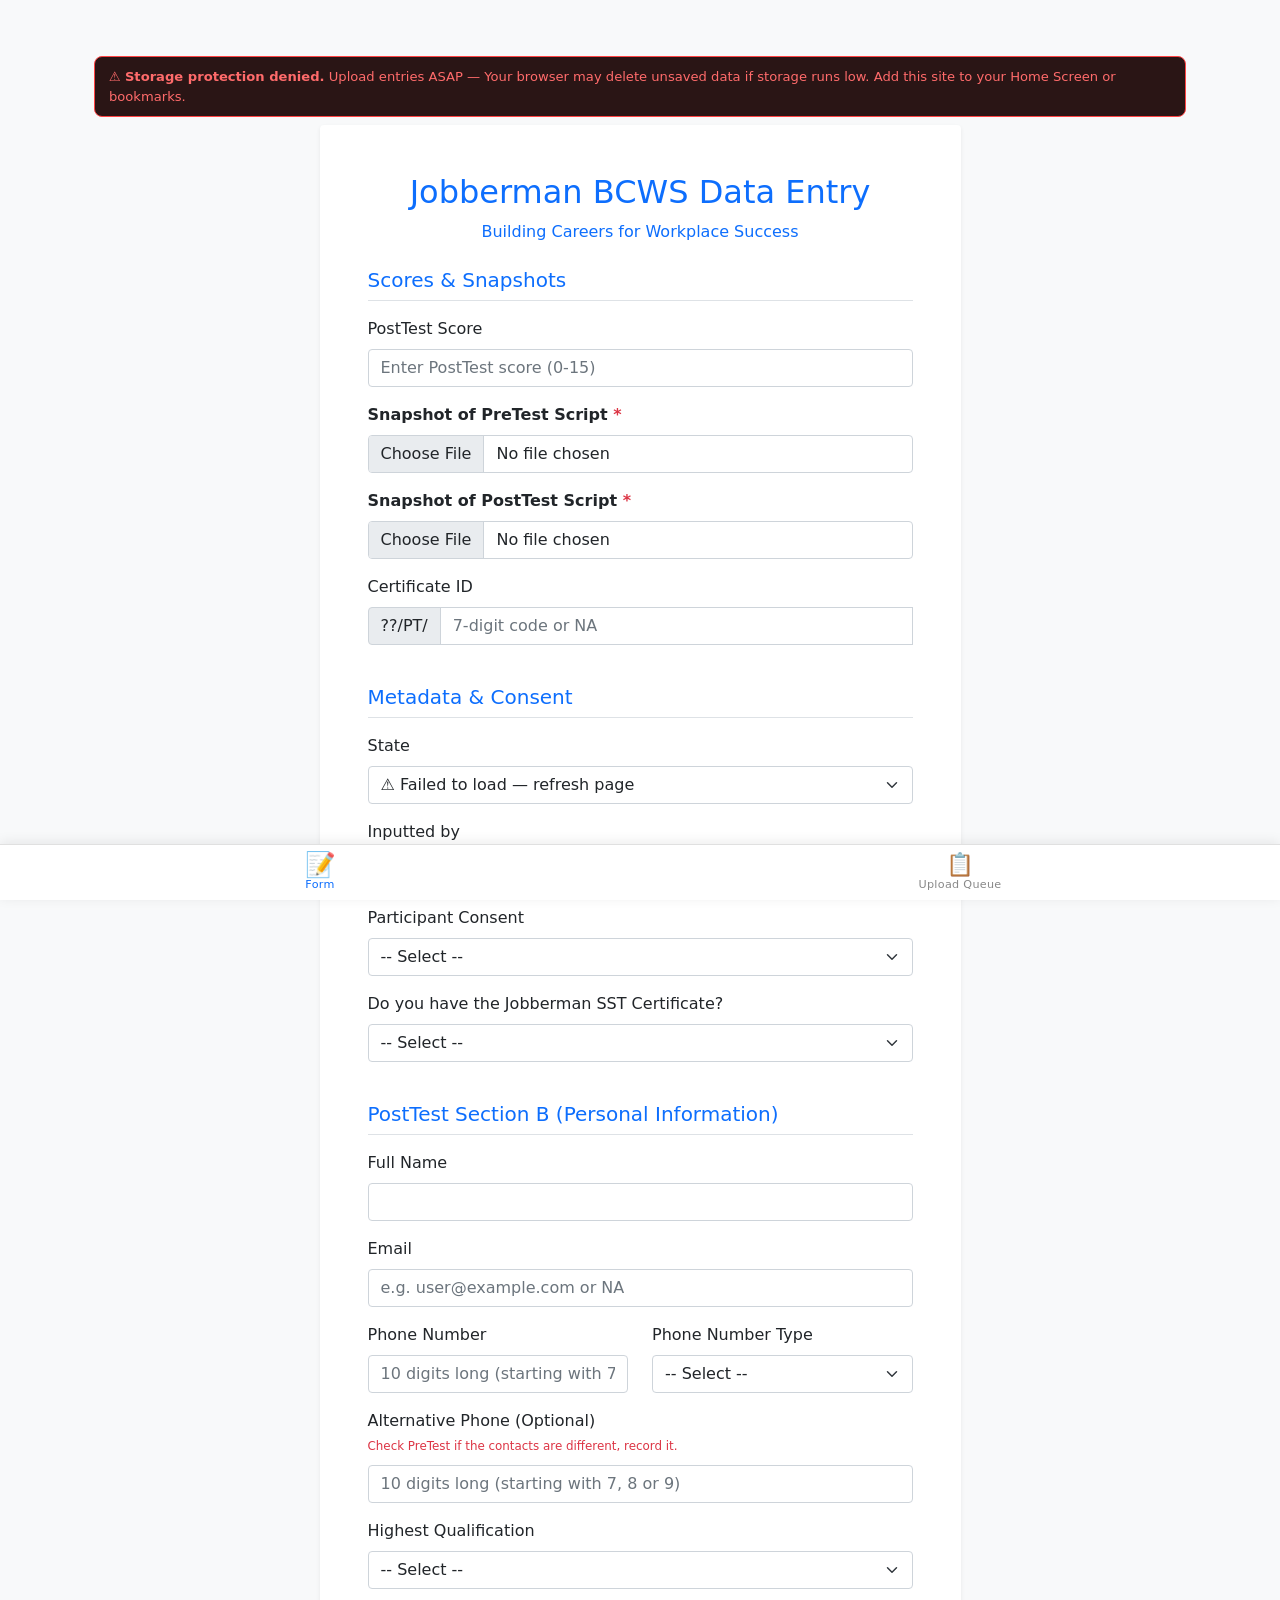
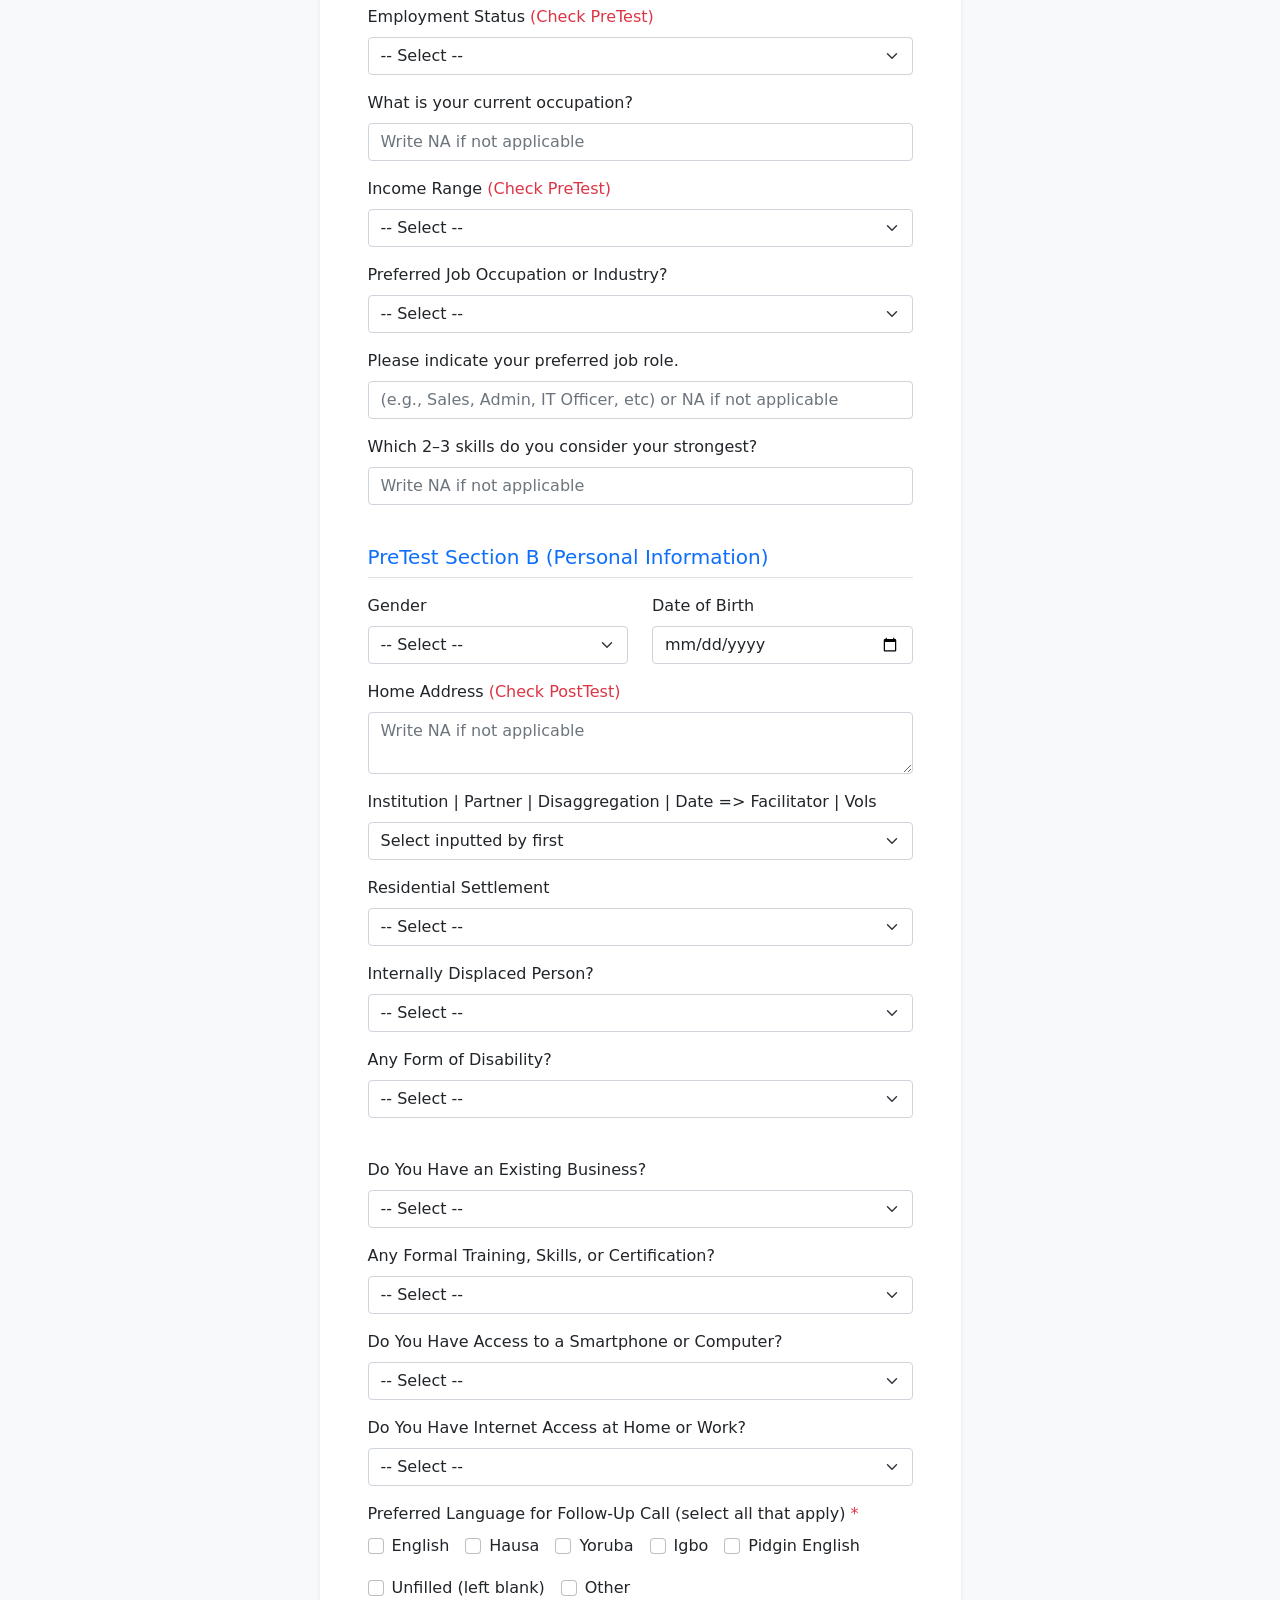
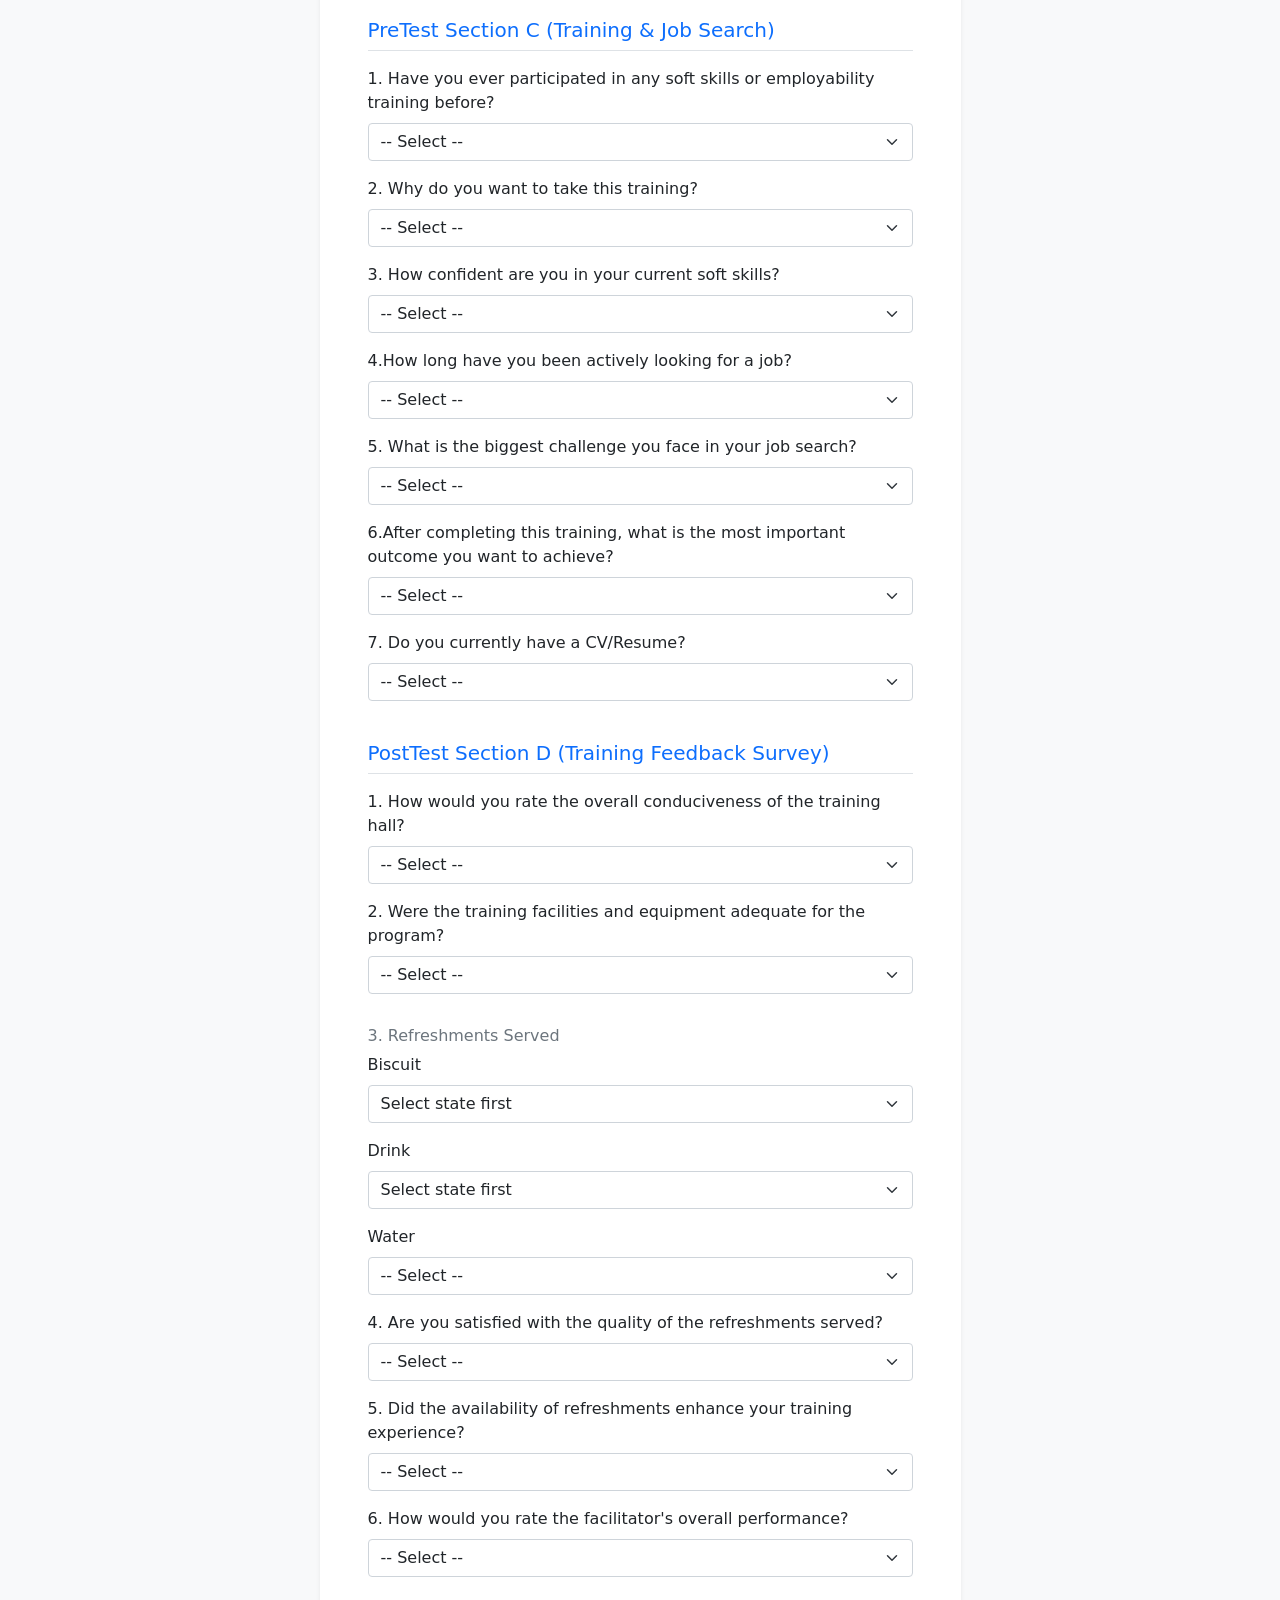
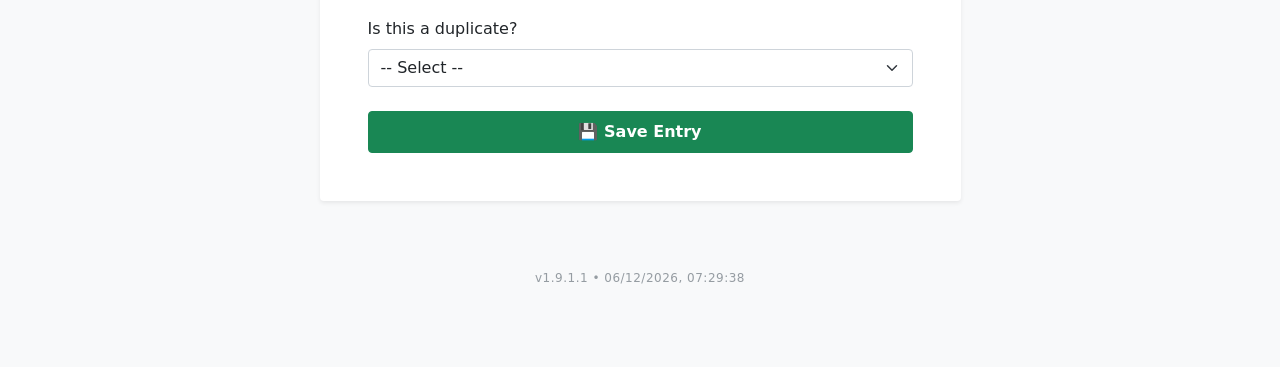
==== commit 27697b68: "updated ScriptLock to DocumentLock" ====
--- a/index.html
+++ b/index.html
@@ -923,10 +923,19 @@
       navigator.storage.persist().then(granted => {
         console.log('[Storage] Persistent storage ' + (granted ? 'granted' : 'denied'));
         if (!granted) {
-          // Show a subtle warning on the form page
+          // Detect platform for targeted advice
+          const ua = navigator.userAgent || '';
+          const isIOS = /iPad|iPhone|iPod/.test(ua) && !window.MSStream;
+          const isAndroid = /Android/.test(ua);
+          const platformNote = isIOS
+            ? 'iOS may delete unsaved data when storage runs low. Add this app to your Home Screen for better protection.'
+            : isAndroid
+            ? 'Android Chrome may delete unsaved data unless you add this app to your Home Screen.'
+            : 'Your browser may delete unsaved data if storage runs low. Add this site to your Home Screen or bookmarks.';
+
           const banner = document.createElement('div');
           banner.style.cssText = 'background:#2a1515;border:1px solid #ff4444;color:#ff6b6b;padding:10px 14px;margin:8px 12px;border-radius:8px;font-size:0.82rem;';
-          banner.innerHTML = '⚠️ <strong>Storage protection denied.</strong> Upload entries ASAP — iOS may delete unsaved data. Add to Home Screen for better protection.';
+          banner.innerHTML = '⚠️ <strong>Storage protection denied.</strong> Upload entries ASAP — ' + platformNote;
           const main = document.querySelector('.container') || document.body;
           main.prepend(banner);
         }
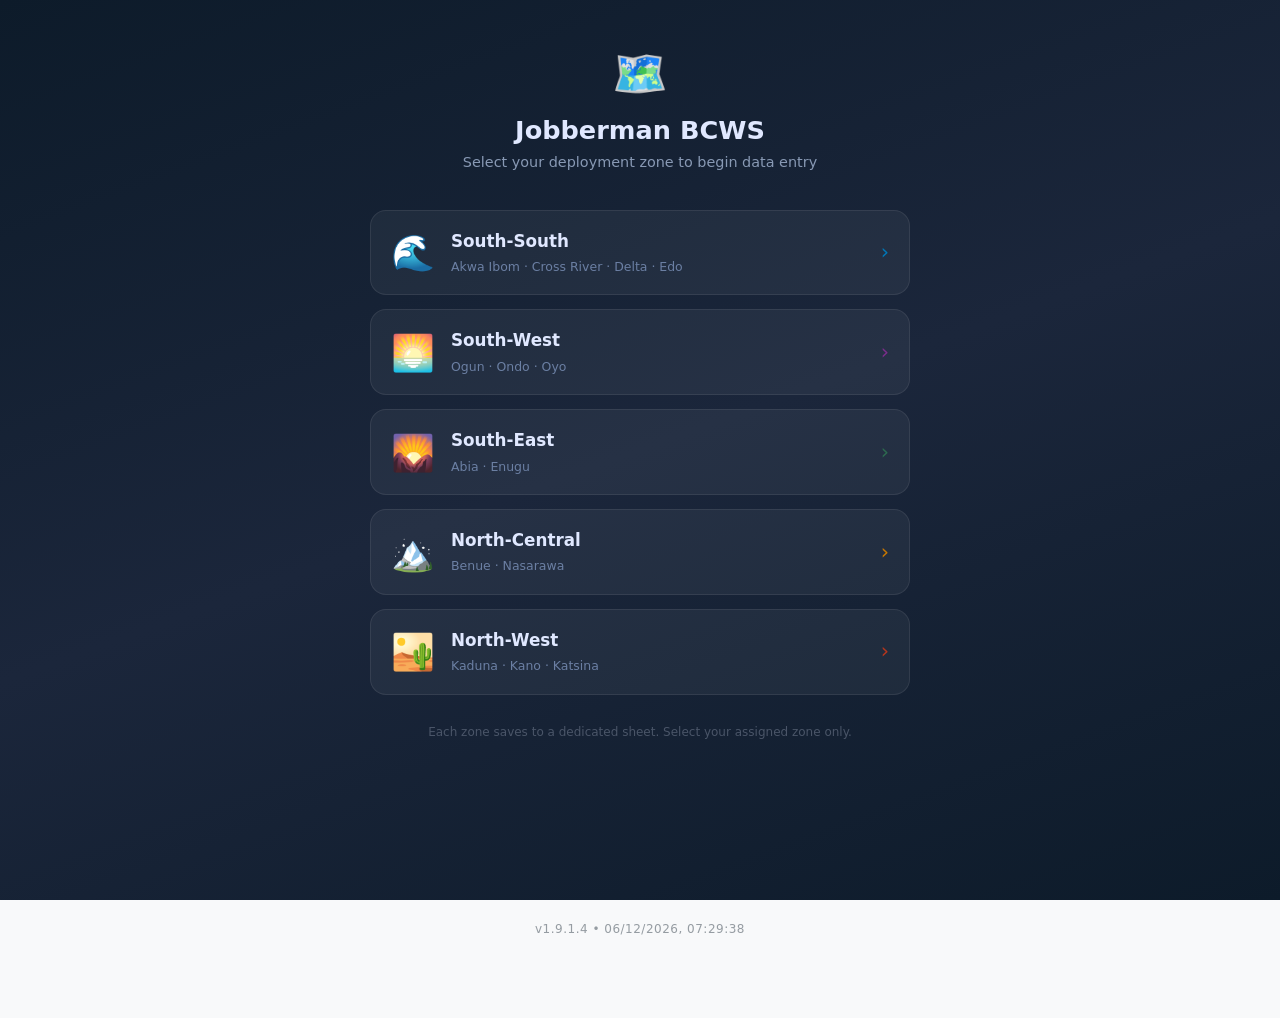
==== commit ba96b2d6: "Split API in to Zones" ====
--- a/index.html
+++ b/index.html
@@ -4,7 +4,7 @@
 <head>
   <meta charset="UTF-8">
   <meta name="viewport" content="width=device-width, initial-scale=1.0">
-  <title>Data Entry Portal</title>
+  <title id="pageTitle">Data Entry Portal</title>
   <meta name="description" content="Jobberman BCWS Data Entry Portal — Offline-first form with bulk upload">
   <link rel="manifest" href="manifest.json">
   <meta name="theme-color" content="#0d6efd">
@@ -16,13 +16,45 @@
 
 <body class="bg-light">
 
+  <!-- ══════════════════════════════════════════════════════
+       ZONE SELECTION LANDING PAGE
+       Shown only when no ?zone= param is present.
+       Hidden once a zone is active.
+  ═══════════════════════════════════════════════════════ -->
+  <div id="zoneLandingPage" style="display:none;min-height:100vh;background:linear-gradient(160deg,#0d1b2a 0%,#1b263b 50%,#0d1b2a 100%);padding:40px 16px 100px;box-sizing:border-box;">
+    <div style="max-width:540px;margin:0 auto;">
+      <div style="text-align:center;margin-bottom:36px;">
+        <div style="font-size:2.8rem;margin-bottom:8px;">🗺️</div>
+        <h1 style="color:#e0e8ff;font-size:1.6rem;font-weight:800;margin:0 0 6px;">Jobberman BCWS</h1>
+        <p style="color:#8899b4;font-size:0.9rem;margin:0;">Select your deployment zone to begin data entry</p>
+      </div>
+      <div id="zoneCardGrid" style="display:flex;flex-direction:column;gap:14px;"></div>
+      <p style="color:#4a5568;text-align:center;font-size:0.75rem;margin-top:28px;">Each zone saves to a dedicated sheet. Select your assigned zone only.</p>
+    </div>
+  </div>
+
+  <!-- Main App (hidden on landing, shown when zone is active) -->
+  <div id="mainApp" style="display:none;">
   <div class="container py-5">
     <div class="row justify-content-center">
       <div class="col-lg-8 col-xl-7">
         <div class="card shadow-sm border-0">
           <div class="card-body p-4 p-md-5">
             <h2 class="text-center text-primary">Jobberman BCWS Data Entry</h2>
-            <p class="text-center text-primary mb-4">Building Careers for Workplace Success</p>
+            <p class="text-center text-primary mb-1">Building Careers for Workplace Success</p>
+            <!-- Zone Badge -->
+            <div id="zoneBadge" style="text-align:center;margin-bottom:16px;display:none;">
+              <span id="zoneBadgeInner" style="display:inline-flex;align-items:center;gap:6px;padding:5px 14px;border-radius:20px;font-size:0.8rem;font-weight:700;color:#fff;letter-spacing:0.03em;"></span>
+              <br>
+              <a href="index.html" id="changeZoneLink"
+                style="font-size:0.72rem;color:#6c757d;text-decoration:none;display:inline-flex;align-items:center;gap:3px;margin-top:6px;padding:3px 10px;border:1px solid #dee2e6;border-radius:12px;transition:color 0.2s,border-color 0.2s;"
+                onmouseover="this.style.color='#0d6efd';this.style.borderColor='#0d6efd';"
+                onmouseout="this.style.color='#6c757d';this.style.borderColor='#dee2e6';"
+                title="Return to zone selection"
+                onclick="event.preventDefault(); sessionStorage.removeItem('activeZone'); window.location.replace('index.html?_reset=' + Date.now());">
+                🗺️ Change Zone
+              </a>
+            </div>
 
             <!-- Upload Nag Banner (shown when 10-29 entries pending) -->
             <div id="uploadNagBanner" style="display:none;">
@@ -30,7 +62,7 @@
                 <span style="font-size:1.5rem;">⚠️</span>
                 <div style="flex:1;">
                   <strong>Upload your entries!</strong><br>
-                  <span style="font-size:0.82rem;opacity:0.95;">You have <strong id="nagPendingCount">0</strong> entries waiting on this device. Connect to internet and <a href="queue.html" style="color:#fff;text-decoration:underline;font-weight:700;">upload now →</a></span>
+                  <span style="font-size:0.82rem;opacity:0.95;">You have <strong id="nagPendingCount">0</strong> entries waiting on this device. Connect to internet and <a id="nagQueueLink" href="queue.html" style="color:#fff;text-decoration:underline;font-weight:700;">upload now →</a></span>
                 </div>
               </div>
             </div>
@@ -47,7 +79,7 @@
                   <p style="color:#888;font-size:0.82rem;margin-bottom:20px;">
                     Data on your phone is at risk of loss. Upload now to secure it in the system.
                   </p>
-                  <a href="queue.html" style="display:block;background:linear-gradient(135deg,#1565c0,#0d47a1);color:#fff;padding:14px;border-radius:10px;font-weight:700;font-size:1rem;text-decoration:none;margin-bottom:12px;box-shadow:0 4px 16px rgba(21,101,192,0.4);">
+                  <a id="gateQueueLink" href="queue.html" style="display:block;background:linear-gradient(135deg,#1565c0,#0d47a1);color:#fff;padding:14px;border-radius:10px;font-weight:700;font-size:1rem;text-decoration:none;margin-bottom:12px;box-shadow:0 4px 16px rgba(21,101,192,0.4);">
                     📤 Go to Upload Queue
                   </a>
                   <button id="gateSkipBtn" disabled onclick="dismissUploadGate()" style="background:none;border:2px solid #ccc;color:#999;padding:10px 20px;border-radius:10px;font-size:0.82rem;width:100%;cursor:not-allowed;transition:all 0.3s;">
@@ -753,7 +785,7 @@
                 </div>
                 <div class="alert alert-info py-2 px-3 mb-3" style="font-size:0.85rem;">
                   📋 You have <strong id="pendingCountSuccess">0</strong> entries ready to upload.
-                  <a href="queue.html" class="fw-bold">Go to Upload Queue →</a>
+                  <a id="successQueueLink" href="queue.html" class="fw-bold">Go to Upload Queue →</a>
                 </div>
                 <div>
                   <button type="button" id="submitAnotherBtn" class="btn btn-primary w-100 py-3 fw-bold">
@@ -768,14 +800,15 @@
       </div>
     </div>
   </div>
+  </div><!-- /#mainApp -->
 
   <!-- Bottom Tab Bar (mobile-app style navigation) -->
   <nav class="bottom-tab-bar" id="bottomTabBar">
-    <a href="index.html" class="tab-item active" id="tabForm">
+    <a id="tabForm" href="index.html" class="tab-item active">
       <span class="tab-icon">📝</span>
       <span class="tab-label">Form</span>
     </a>
-    <a href="queue.html" class="tab-item" id="tabQueue">
+    <a id="tabQueue" href="queue.html" class="tab-item">
       <span class="tab-icon">📋</span>
       <span class="tab-label">Upload Queue</span>
       <span class="tab-badge" id="queueBadgeCount" style="display:none;">0</span>
@@ -785,6 +818,92 @@
   <script src="dist/js/bootstrap.bundle.min.js"></script>
   <script src="./dist/js/idb.umd.js"></script>
   <script src="config.js"></script>
+  <script>
+    // ── Zone Bootstrap (runs before any other JS) ──────────────────────────
+    (function initZone() {
+      const zone = getActiveZone();
+      const zoneKey = getActiveZoneKey();
+
+      if (!zone) {
+        // No zone selected — show landing page, hide app
+        document.getElementById('zoneLandingPage').style.display = 'block';
+        document.getElementById('bottomTabBar').style.display = 'none';
+        document.getElementById('mainApp').style.display = 'none';
+
+        // Build zone cards
+        const grid = document.getElementById('zoneCardGrid');
+        Object.entries(ZONE_CONFIG).forEach(([key, z]) => {
+          const url = 'index.html?zone=' + encodeURIComponent(key);
+          const stateList = z.states.join(' · ');
+          const card = document.createElement('a');
+          card.href = url;
+          card.style.cssText = [
+            'display:flex;align-items:center;gap:16px;',
+            'background:rgba(255,255,255,0.05);',
+            'border:1px solid rgba(255,255,255,0.08);',
+            'border-radius:16px;padding:18px 20px;',
+            'text-decoration:none;',
+            'transition:transform 0.18s,box-shadow 0.18s,background 0.18s;',
+            'cursor:pointer;'
+          ].join('');
+          card.innerHTML =
+            '<div style="font-size:2.2rem;line-height:1;">' + z.emoji + '</div>' +
+            '<div style="flex:1;min-width:0;">' +
+              '<div style="color:#e0e8ff;font-weight:800;font-size:1.05rem;margin-bottom:4px;">' + z.label + '</div>' +
+              '<div style="color:#6b7fa3;font-size:0.78rem;white-space:nowrap;overflow:hidden;text-overflow:ellipsis;">' + stateList + '</div>' +
+            '</div>' +
+            '<div style="color:' + z.color + ';font-size:1.3rem;">›</div>';
+          // Hover effect via JS (avoids needing extra CSS)
+          card.addEventListener('mouseenter', () => {
+            card.style.transform = 'translateY(-2px)';
+            card.style.background = 'rgba(255,255,255,0.09)';
+            card.style.boxShadow = '0 8px 32px rgba(0,0,0,0.4)';
+          });
+          card.addEventListener('mouseleave', () => {
+            card.style.transform = '';
+            card.style.background = 'rgba(255,255,255,0.05)';
+            card.style.boxShadow = '';
+          });
+          grid.appendChild(card);
+        });
+        // Clean up the URL — remove ?_reset= or any stale param so the
+        // address bar shows a clean 'index.html' without ugly query strings.
+        if (window.location.search) {
+          history.replaceState(null, '', 'index.html');
+        }
+        return; // stop — don't run app init
+      }
+
+      // Zone is active — show app, hide landing
+      document.getElementById('zoneLandingPage').style.display = 'none';
+      document.getElementById('mainApp').style.display = 'block';
+
+      // Update page title
+      document.getElementById('pageTitle').textContent = zone.label + ' — BCWS Data Entry';
+
+      // Show zone badge
+      const badge = document.getElementById('zoneBadge');
+      const badgeInner = document.getElementById('zoneBadgeInner');
+      if (badge && badgeInner) {
+        badgeInner.style.background = zone.gradient;
+        badgeInner.innerHTML = zone.emoji + ' ' + zone.label + ' Zone';
+        badge.style.display = 'block';
+      }
+
+      // Wire all internal navigation links with zone param
+      const setHref = (id, page) => {
+        const el = document.getElementById(id);
+        if (el) el.href = zoneUrl(page);
+      };
+      setHref('tabForm',          'index.html');
+      setHref('tabQueue',         'queue.html');
+      setHref('nagQueueLink',     'queue.html');
+      setHref('gateQueueLink',    'queue.html');
+      setHref('successQueueLink', 'queue.html');
+
+      // Also update the empty-state back-to-form link in queue.html (handled in queue.html)
+    })();
+  </script>
   <script src="camera.js"></script>
   <script src="datepicker.js"></script>
   <!-- App Version Footer -->
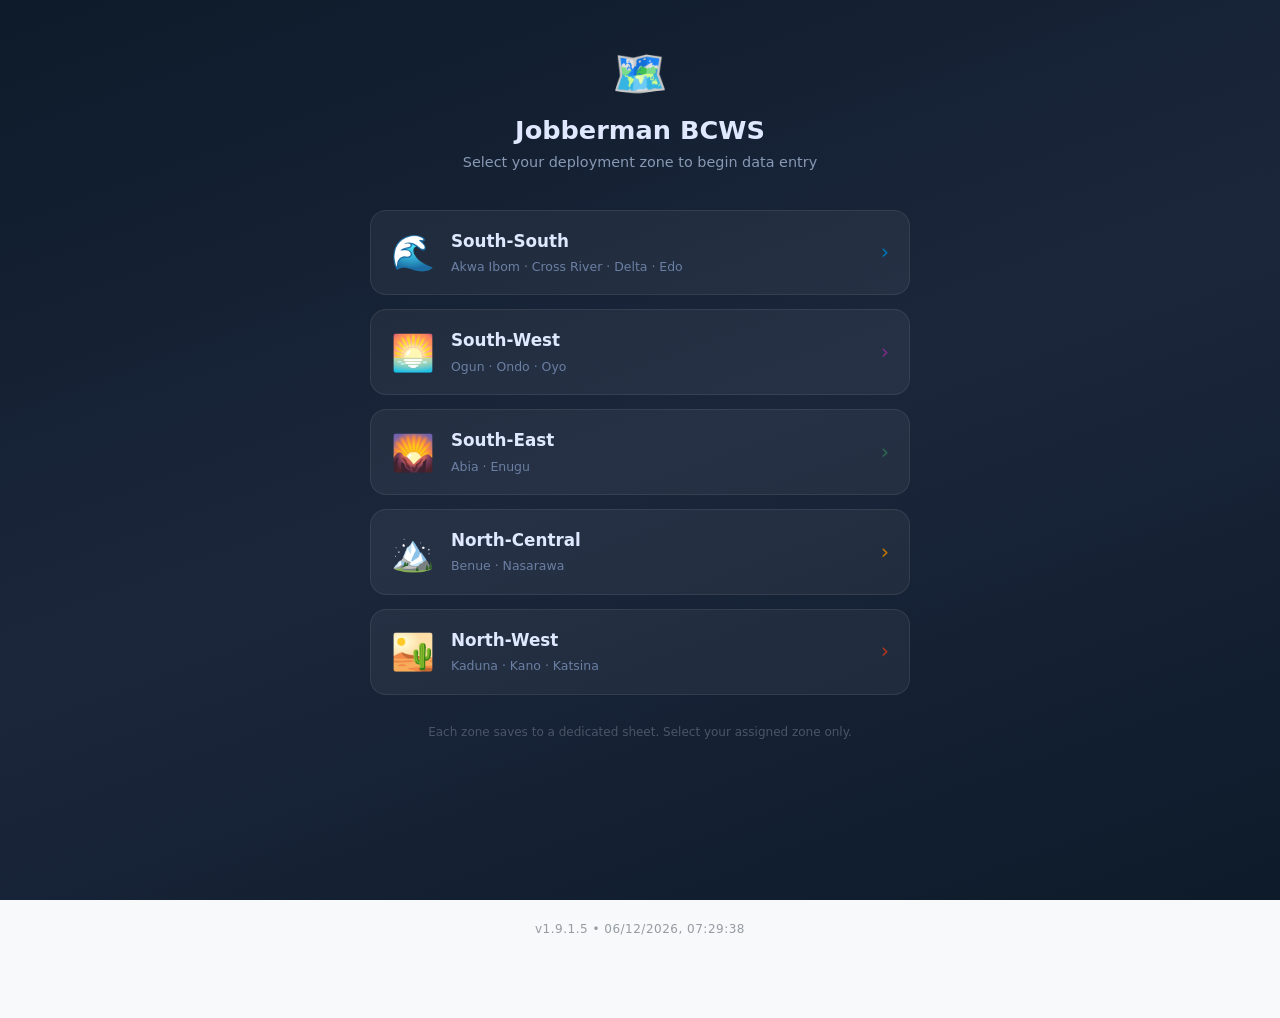
==== commit 27440e31: "set period" ====
--- a/index.html
+++ b/index.html
@@ -21,7 +21,8 @@
        Shown only when no ?zone= param is present.
        Hidden once a zone is active.
   ═══════════════════════════════════════════════════════ -->
-  <div id="zoneLandingPage" style="display:none;min-height:100vh;background:linear-gradient(160deg,#0d1b2a 0%,#1b263b 50%,#0d1b2a 100%);padding:40px 16px 100px;box-sizing:border-box;">
+  <div id="zoneLandingPage"
+    style="display:none;min-height:100vh;background:linear-gradient(160deg,#0d1b2a 0%,#1b263b 50%,#0d1b2a 100%);padding:40px 16px 100px;box-sizing:border-box;">
     <div style="max-width:540px;margin:0 auto;">
       <div style="text-align:center;margin-bottom:36px;">
         <div style="font-size:2.8rem;margin-bottom:8px;">🗺️</div>
@@ -29,370 +30,455 @@
         <p style="color:#8899b4;font-size:0.9rem;margin:0;">Select your deployment zone to begin data entry</p>
       </div>
       <div id="zoneCardGrid" style="display:flex;flex-direction:column;gap:14px;"></div>
-      <p style="color:#4a5568;text-align:center;font-size:0.75rem;margin-top:28px;">Each zone saves to a dedicated sheet. Select your assigned zone only.</p>
+      <p style="color:#4a5568;text-align:center;font-size:0.75rem;margin-top:28px;">Each zone saves to a dedicated
+        sheet. Select your assigned zone only.</p>
     </div>
   </div>
 
   <!-- Main App (hidden on landing, shown when zone is active) -->
   <div id="mainApp" style="display:none;">
-  <div class="container py-5">
-    <div class="row justify-content-center">
-      <div class="col-lg-8 col-xl-7">
-        <div class="card shadow-sm border-0">
-          <div class="card-body p-4 p-md-5">
-            <h2 class="text-center text-primary">Jobberman BCWS Data Entry</h2>
-            <p class="text-center text-primary mb-1">Building Careers for Workplace Success</p>
-            <!-- Zone Badge -->
-            <div id="zoneBadge" style="text-align:center;margin-bottom:16px;display:none;">
-              <span id="zoneBadgeInner" style="display:inline-flex;align-items:center;gap:6px;padding:5px 14px;border-radius:20px;font-size:0.8rem;font-weight:700;color:#fff;letter-spacing:0.03em;"></span>
-              <br>
-              <a href="index.html" id="changeZoneLink"
-                style="font-size:0.72rem;color:#6c757d;text-decoration:none;display:inline-flex;align-items:center;gap:3px;margin-top:6px;padding:3px 10px;border:1px solid #dee2e6;border-radius:12px;transition:color 0.2s,border-color 0.2s;"
-                onmouseover="this.style.color='#0d6efd';this.style.borderColor='#0d6efd';"
-                onmouseout="this.style.color='#6c757d';this.style.borderColor='#dee2e6';"
-                title="Return to zone selection"
-                onclick="event.preventDefault(); sessionStorage.removeItem('activeZone'); window.location.replace('index.html?_reset=' + Date.now());">
-                🗺️ Change Zone
-              </a>
-            </div>
-
-            <!-- Upload Nag Banner (shown when 10-29 entries pending) -->
-            <div id="uploadNagBanner" style="display:none;">
-              <div style="background:linear-gradient(135deg,#e65100,#bf360c);color:#fff;padding:12px 16px;border-radius:10px;margin-bottom:16px;display:flex;align-items:center;gap:10px;box-shadow:0 3px 12px rgba(230,81,0,0.3);">
-                <span style="font-size:1.5rem;">⚠️</span>
-                <div style="flex:1;">
-                  <strong>Upload your entries!</strong><br>
-                  <span style="font-size:0.82rem;opacity:0.95;">You have <strong id="nagPendingCount">0</strong> entries waiting on this device. Connect to internet and <a id="nagQueueLink" href="queue.html" style="color:#fff;text-decoration:underline;font-weight:700;">upload now →</a></span>
+    <div class="container py-5">
+      <div class="row justify-content-center">
+        <div class="col-lg-8 col-xl-7">
+          <div class="card shadow-sm border-0">
+            <div class="card-body p-4 p-md-5">
+              <h2 class="text-center text-primary">Jobberman BCWS Data Entry</h2>
+              <p class="text-center text-primary mb-1">Building Careers for Workplace Success</p>
+              <!-- Zone Badge -->
+              <div id="zoneBadge" style="text-align:center;margin-bottom:16px;display:none;">
+                <span id="zoneBadgeInner"
+                  style="display:inline-flex;align-items:center;gap:6px;padding:5px 14px;border-radius:20px;font-size:0.8rem;font-weight:700;color:#fff;letter-spacing:0.03em;"></span>
+                <br>
+                <a href="index.html" id="changeZoneLink"
+                  style="font-size:0.72rem;color:#6c757d;text-decoration:none;display:inline-flex;align-items:center;gap:3px;margin-top:6px;padding:3px 10px;border:1px solid #dee2e6;border-radius:12px;transition:color 0.2s,border-color 0.2s;"
+                  onmouseover="this.style.color='#0d6efd';this.style.borderColor='#0d6efd';"
+                  onmouseout="this.style.color='#6c757d';this.style.borderColor='#dee2e6';"
+                  title="Return to zone selection"
+                  onclick="event.preventDefault(); try { sessionStorage.removeItem('activeZone'); } catch (e) {} window.location.replace('index.html?_reset=' + Date.now());">
+                  🗺️ Change Zone
+                </a>
+              </div>
+
+              <!-- Upload Nag Banner (shown when 10-29 entries pending) -->
+              <div id="uploadNagBanner" style="display:none;">
+                <div
+                  style="background:linear-gradient(135deg,#e65100,#bf360c);color:#fff;padding:12px 16px;border-radius:10px;margin-bottom:16px;display:flex;align-items:center;gap:10px;box-shadow:0 3px 12px rgba(230,81,0,0.3);">
+                  <span style="font-size:1.5rem;">⚠️</span>
+                  <div style="flex:1;">
+                    <strong>Upload your entries!</strong><br>
+                    <span style="font-size:0.82rem;opacity:0.95;">You have <strong id="nagPendingCount">0</strong>
+                      entries waiting on this device. Connect to internet and <a id="nagQueueLink" href="queue.html"
+                        style="color:#fff;text-decoration:underline;font-weight:700;">upload now →</a></span>
+                  </div>
                 </div>
               </div>
-            </div>
-
-            <!-- Upload Friction Gate (shown when ≥30 entries pending — heavy friction) -->
-            <div id="uploadGateOverlay" style="display:none;">
-              <div style="position:fixed;inset:0;background:rgba(0,0,0,0.85);z-index:2000;display:flex;align-items:center;justify-content:center;padding:20px;">
-                <div style="background:#fff;border-radius:16px;max-width:400px;width:100%;padding:28px 24px;text-align:center;box-shadow:0 20px 60px rgba(0,0,0,0.4);animation:gate-pop 0.3s ease-out;">
-                  <div style="font-size:3rem;margin-bottom:8px;">🚨</div>
-                  <h3 style="color:#c62828;font-weight:800;margin-bottom:8px;">Upload Required</h3>
-                  <p style="color:#555;font-size:0.9rem;margin-bottom:4px;">
-                    You have <strong id="gatePendingCount" style="color:#c62828;font-size:1.3rem;">0</strong> entries stored on this device.
-                  </p>
-                  <p style="color:#888;font-size:0.82rem;margin-bottom:20px;">
-                    Data on your phone is at risk of loss. Upload now to secure it in the system.
-                  </p>
-                  <a id="gateQueueLink" href="queue.html" style="display:block;background:linear-gradient(135deg,#1565c0,#0d47a1);color:#fff;padding:14px;border-radius:10px;font-weight:700;font-size:1rem;text-decoration:none;margin-bottom:12px;box-shadow:0 4px 16px rgba(21,101,192,0.4);">
-                    📤 Go to Upload Queue
-                  </a>
-                  <button id="gateSkipBtn" disabled onclick="dismissUploadGate()" style="background:none;border:2px solid #ccc;color:#999;padding:10px 20px;border-radius:10px;font-size:0.82rem;width:100%;cursor:not-allowed;transition:all 0.3s;">
-                    ⏳ Please wait <span id="gateCountdown">5</span>s...
-                  </button>
-                  <p style="color:#bbb;font-size:0.72rem;margin-top:12px;margin-bottom:0;">
-                    Entries are only safe once uploaded to the server.
-                  </p>
+
+              <!-- Upload Friction Gate (shown when ≥30 entries pending — heavy friction) -->
+              <div id="uploadGateOverlay" style="display:none;">
+                <div
+                  style="position:fixed;inset:0;background:rgba(0,0,0,0.85);z-index:2000;display:flex;align-items:center;justify-content:center;padding:20px;">
+                  <div
+                    style="background:#fff;border-radius:16px;max-width:400px;width:100%;padding:28px 24px;text-align:center;box-shadow:0 20px 60px rgba(0,0,0,0.4);animation:gate-pop 0.3s ease-out;">
+                    <div style="font-size:3rem;margin-bottom:8px;">🚨</div>
+                    <h3 style="color:#c62828;font-weight:800;margin-bottom:8px;">Upload Required</h3>
+                    <p style="color:#555;font-size:0.9rem;margin-bottom:4px;">
+                      You have <strong id="gatePendingCount" style="color:#c62828;font-size:1.3rem;">0</strong> entries
+                      stored on this device.
+                    </p>
+                    <p style="color:#888;font-size:0.82rem;margin-bottom:20px;">
+                      Data on your phone is at risk of loss. Upload now to secure it in the system.
+                    </p>
+                    <a id="gateQueueLink" href="queue.html"
+                      style="display:block;background:linear-gradient(135deg,#1565c0,#0d47a1);color:#fff;padding:14px;border-radius:10px;font-weight:700;font-size:1rem;text-decoration:none;margin-bottom:12px;box-shadow:0 4px 16px rgba(21,101,192,0.4);">
+                      📤 Go to Upload Queue
+                    </a>
+                    <button id="gateSkipBtn" disabled onclick="dismissUploadGate()"
+                      style="background:none;border:2px solid #ccc;color:#999;padding:10px 20px;border-radius:10px;font-size:0.82rem;width:100%;cursor:not-allowed;transition:all 0.3s;">
+                      ⏳ Please wait <span id="gateCountdown">5</span>s...
+                    </button>
+                    <p style="color:#bbb;font-size:0.72rem;margin-top:12px;margin-bottom:0;">
+                      Entries are only safe once uploaded to the server.
+                    </p>
+                  </div>
                 </div>
               </div>
-            </div>
-
-            <form id="dataForm" class="needs-validation" novalidate>
-
-              <!-- Floating Draft Save Indicator (Google Forms style) -->
-              <div id="draftIndicator" class="draft-indicator" style="display:none;">
-                <span id="draftIcon" class="draft-icon">💾</span>
-                <span id="draftText">Draft saved</span>
-              </div>
-
-              <!-- Draft Restore Banner (shown only when saved draft exists on load) -->
-              <div id="draftBanner" class="alert alert-info d-flex align-items-center gap-2 mb-4"
-                style="display:none!important;">
-                <span>📋 You have a saved draft from a previous session.</span>
-                <button type="button" id="restoreDraftBtn" class="btn btn-sm btn-primary ms-auto">Restore</button>
-                <button type="button" id="clearDraftBtn" class="btn btn-sm btn-outline-danger">Discard</button>
-              </div>
-
-              <!-- 8. Scores & Snapshots -->
-              <fieldset class="mb-4">
-                <legend class="h5 text-primary border-bottom pb-2 mb-3">Scores & Snapshots</legend>
+
+              <form id="dataForm" class="needs-validation" novalidate>
+
+
+                <!-- 8. Scores & Snapshots -->
+                <fieldset class="mb-4">
+                  <legend class="h5 text-primary border-bottom pb-2 mb-3">Scores & Snapshots</legend>
+                  <div class="mb-3">
+                    <label class="form-label">PostTest Score</label>
+                    <input type="number" name="post_test_score" class="form-control" min="0" max="15"
+                      title="Score between 0 and 15" placeholder="Enter PostTest score (0-15)" required>
+                    <div class="invalid-feedback">Please enter the PostTest score (0-15).</div>
+                  </div>
+
+                  <!-- Snapshots Section -->
+                  <div class="mb-3" id="pretest_snapshot_group">
+                    <label class="form-label fw-bold">Snapshot of PreTest Script <span
+                        class="text-danger">*</span></label>
+                    <input type="file" accept="image/*" capture="environment" id="fileInput-pretest"
+                      class="form-control mb-2" onchange="handleFileSelect('pretest', this)">
+                    <img id="preview-pretest" class="img-fluid mt-2 border border-success rounded"
+                      style="display:none;">
+                    <input type="hidden" name="image_pretest" id="imgData-pretest" required>
+                    <div id="pretest_validation_msg" class="text-danger small mt-1" style="display:none;">Please capture
+                      or upload a snapshot of
+                      the PreTest script.</div>
+                  </div>
+
+                  <div class="mb-3" id="posttest_snapshot_group">
+                    <label class="form-label fw-bold">Snapshot of PostTest Script <span
+                        class="text-danger">*</span></label>
+                    <input type="file" accept="image/*" capture="environment" id="fileInput-posttest"
+                      class="form-control mb-2" onchange="handleFileSelect('posttest', this)">
+                    <img id="preview-posttest" class="img-fluid mt-2 border border-success rounded"
+                      style="display:none;">
+                    <input type="hidden" name="image_posttest" id="imgData-posttest" required>
+                    <div id="posttest_validation_msg" class="text-danger small mt-1" style="display:none;">Please
+                      capture
+                      or upload a snapshot
+                      of the PostTest script.</div>
+                  </div>
+                  <div class="mb-3">
+                    <label class="form-label">Certificate ID</label>
+                    <div class="input-group">
+                      <span class="input-group-text" id="certIdPrefix">??/PT/</span>
+                      <input type="text" name="certificate_id" id="certificate_id" class="form-control"
+                        pattern="^(NA|\d{7})$" placeholder="7-digit code or NA" required>
+                      <div class="invalid-feedback">Enter the 7-digit certificate number or NA.</div>
+                    </div>
+                  </div>
+                </fieldset>
+
+                <!-- 1. Metadata & Consent -->
+                <fieldset class="mb-4">
+                  <legend class="h5 text-primary border-bottom pb-2 mb-3">Metadata & Consent</legend>
+                  <!-- Cascading: State → Inputted by → Institution -->
+                  <div id="dynamicFieldsLoader" class="text-center text-muted py-3" style="display:none;">
+                    <div class="spinner-border spinner-border-sm text-primary me-2" role="status"></div>
+                    Loading dynamic fields from sheet…
+                  </div>
+                  <div class="mb-3">
+                    <label class="form-label">State</label>
+                    <select id="state" name="state" class="form-select" required>
+                      <option value="">-- Select State --</option>
+                    </select>
+                    <div class="invalid-feedback">Please select a state.</div>
+                  </div>
+                  <div class="mb-3">
+                    <label class="form-label">Inputted by</label>
+                    <select id="inputted_by" name="inputted_by" class="form-select" required>
+                      <option value="">Select state first</option>
+                    </select>
+                    <div class="invalid-feedback">Please select who inputted this entry.</div>
+                  </div>
+                  <div class="mb-3">
+                    <label class="form-label">Participant Consent</label>
+                    <select name="consent" class="form-select" required>
+                      <option value="">-- Select --</option>
+                      <option value="Agree">Agree</option>
+                      <option value="Disagree">Disagree</option>
+                      <option value="Unfilled (left blank)">Unfilled (left blank)</option>
+                    </select>
+                    <div class="invalid-feedback">Please select an option.</div>
+                  </div>
+
+                  <div class="mb-3">
+                    <label class="form-label">Do you have the Jobberman SST Certificate?</label>
+                    <select id="jobberman_sst" name="jobberman_sst" class="form-select" required>
+                      <option value="">-- Select --</option>
+                      <option value="Yes">Yes</option>
+                      <option value="No">No</option>
+                    </select>
+                    <div id="jobberman_sst_note" class="alert alert-warning mt-2 py-2 px-3"
+                      style="display:none; font-size:0.85rem;">
+                      ⚠️ Please <strong>cross-check</strong> and confirm the participant actually ticked YES before
+                      proceeding.
+                    </div>
+                    <div class="invalid-feedback">Please select an option.</div>
+                  </div>
+                </fieldset>
+
+                <!-- 1. Metadata & Consent -->
+                <fieldset class="mb-4">
+                  <legend class="h5 text-primary border-bottom pb-2 mb-3">
+                    PostTest Section B (Personal Information)
+                  </legend>
+                  <div class="mb-3">
+                    <label class="form-label">Full Name</label>
+                    <input type="text" name="name" class="form-control" required
+                      pattern="^[A-Za-z]+(?:[ '-][A-Za-z]+)*(?:[ '-][A-Za-z]+)*$">
+                    <div class="invalid-feedback">Enter valid characters and spaces only.</div>
+                  </div>
+                  <div class="mb-3">
+                    <label class="form-label">Email</label>
+                    <input type="text" name="email" class="form-control" required
+                      pattern="[a-zA-Z0-9._%+\-]+@[a-zA-Z0-9.\-]+\.[a-zA-Z]{2,}|NA"
+                      placeholder="e.g. user@example.com or NA">
+                    <div class="invalid-feedback">Enter a valid email address (user@domain.com) or NA.</div>
+                  </div>
+                  <div class="row">
+                    <div class="col-md-6 mb-3">
+                      <label class="form-label">Phone Number</label>
+                      <input type="tel" id="phone" name="phone" class="form-control" required pattern="^[789][01]\d{8}$"
+                        placeholder="10 digits long (starting with 7, 8 or 9)">
+                      <div id="phone_zero_note" class="alert alert-warning mt-2 py-2 px-3"
+                        style="display:none; font-size:0.85rem;">
+                        ⚠️ Please check both PreTest and PostTest to ensure a valid phone number is provided (0 is no
+                        longer accepted).
+                      </div>
+                      <div class="invalid-feedback">Must be exactly 10 digits long (start 7, 8,9), then 0 or 1.</div>
+                    </div>
+                    <div class="col-md-6 mb-3">
+                      <label class="form-label">Phone Number Type</label>
+                      <select name="phone_type" class="form-select" required>
+                        <option value="">-- Select --</option>
+                        <option value="Personal">Personal</option>
+                        <option value="Family / Relative">Family / Relative</option>
+                        <option value="Unfilled (left blank)">Unfilled (left blank)</option>
+                      </select>
+                      <div class="invalid-feedback">Please select an option.</div>
+                    </div>
+                  </div>
+                  <div class="mb-3">
+                    <label class="form-label">Alternative Phone (Optional)
+                      <span class="text-danger mt-2 py-2 px-3" style="font-size:0.85rem;">
+                        <small><br>Check PreTest if the contacts are different, record it.</small>
+                      </span></label>
+                    <input type="tel" id="alt_phone" name="alt_phone" class="form-control" pattern="^[789][01]\d{8}$"
+                      placeholder="10 digits long (starting with 7, 8 or 9)">
+                    <div class="invalid-feedback">Must be exactly 10 digits long (start 7, 8, 9), then 0 or 1.</div>
+                  </div>
+                  <div class="mb-3">
+                    <label class="form-label">Highest Qualification</label>
+                    <select name="qualification" id="qualification" class="form-select" required>
+                      <option value="">-- Select --</option>
+                      <option value="NA">NA</option>
+                      <option value="No Formal Education">No Formal Education</option>
+                      <option value="Vocational">Vocational</option>
+                      <option value="High School (S.S.C.E)">High School (S.S.C.E)</option>
+                      <option value="N.C.E">N.C.E</option>
+                      <option value="Diploma">Diploma</option>
+                      <option value="OND">OND</option>
+                      <option value="HND">HND</option>
+                      <option value="Undergraduate">Undergraduate</option>
+                      <option value="Degree">Degree</option>
+                      <option value="MBSS">MBSS</option>
+                      <option value="MBA / MSC">MBA / MSC</option>
+                      <option value="MPhil/PhD">MPhil/PhD</option>
+                    </select>
+                    <div class="invalid-feedback">Please select a qualification.</div>
+                  </div>
+                  <div class="mb-3" id="current_level_group" style="display:none;">
+                    <label class="form-label">Current Level <span class="text-danger">(Check PreTest)</span></label>
+                    <select name="current_level" class="form-select" required>
+                      <option value="">-- Select --</option>
+                      <option value="Entry Level (100 Lvl)">Entry Level (100 Lvl)</option>
+                      <option value="Mid Level (200 to 300 Lvl)">Mid Level (200 to 300 Lvl)</option>
+                      <option value="Final Year">Final Year</option>
+                    </select>
+                    <div class="invalid-feedback">Please select your current level.</div>
+                  </div>
+                  <div class="mb-3">
+                    <label class="form-label">Employment Status <span class="text-danger">(Check PreTest)</span></label>
+                    <select name="employment_status" class="form-select" required>
+                      <option value="">-- Select --</option>
+                      <option value="Unemployed">Unemployed</option>
+                      <option value="Employed">Employed</option>
+                      <option value="Self-Employed">Self-Employed</option>
+                    </select>
+                    <div class="invalid-feedback">Please select your employment status.</div>
+                  </div>
+                  <div class="mb-3">
+                    <label class="form-label">What is your current occupation?</label>
+                    <input type="text" name="current_occupation" class="form-control"
+                      placeholder="Write NA if not applicable" required>
+                    <div class="invalid-feedback">Please enter your occupation.</div>
+                  </div>
+                  <div class="mb-3">
+                    <label class="form-label">Income Range <span class="text-danger">(Check PreTest)</span></label>
+                    <select name="income_range" class="form-select" required>
+                      <option value="">-- Select --</option>
+                      <option value="Below 70,000">Below 70,000</option>
+                      <option value="70,000 to 150,000">70,000 to 150,000</option>
+                      <option value="150,000 to 300,000">150,000 to 300,000</option>
+                      <option value="300,000 to 500,000">300,000 to 500,000</option>
+                      <option value="500,000 and Above">500,000 and Above</option>
+                    </select>
+                    <div class="invalid-feedback">Please select an income range.</div>
+                  </div>
+                  <div class="mb-3">
+                    <label class="form-label">Preferred Job Occupation or Industry?</label>
+                    <select id="preferred_industry" name="preferred_industry" class="form-select" required>
+                      <option value="">-- Select --</option>
+                      <option value="Banking, Finance & Insurance">Banking, Finance & Insurance</option>
+                      <option value="Education">Education</option>
+                      <option value="IT & Telcos">IT & Telcos</option>
+                      <option value="Manufacturing & Warehousing">Manufacturing & Warehousing</option>
+                      <option value="Retail, Fashion & FMCG">Retail, Fashion & FMCG</option>
+                      <option value="Unfilled (left blank)">Unfilled (left blank)</option>
+                      <option value="Other">Other</option>
+                    </select>
+                    <div class="invalid-feedback">Please select your preferred industry.</div>
+                  </div>
+                  <div class="mb-3" id="preferred_industry_other_group" style="display:none;">
+                    <label class="form-label">Please specify preferred industry</label>
+                    <input type="text" id="preferred_industry_other" name="preferred_industry_other"
+                      class="form-control" placeholder="Type the preferred industry here">
+                    <div class="invalid-feedback">Please specify the preferred industry.</div>
+                  </div>
+                  <div class="mb-3">
+                    <label class="form-label">Please indicate your preferred job role.</label>
+                    <input type="text" name="preferred_job_role" class="form-control"
+                      placeholder="(e.g., Sales, Admin, IT Officer, etc) or NA if not applicable" required>
+                    <div class="invalid-feedback">Please enter your preferred job role.</div>
+                  </div>
+                  <div class="mb-3">
+                    <label class="form-label">Which 2–3 skills do you consider your strongest?</label>
+                    <input type="text" name="top_skills" class="form-control" placeholder="Write NA if not applicable"
+                      required>
+                    <div class="invalid-feedback">Please enter your top skills.</div>
+                  </div>
+                </fieldset>
+
+                <!-- 2. PreTest Section -->
+                <fieldset class="mb-4">
+                  <legend class="h5 text-primary border-bottom pb-2 mb-3">
+                    PreTest Section B (Personal Information)
+                  </legend>
+
+                  <div class="row">
+                    <div class="col-md-6 mb-3">
+                      <label class="form-label">Gender</label>
+                      <select name="gender" class="form-select" required>
+                        <option value="">-- Select --</option>
+                        <option value="Male">Male</option>
+                        <option value="Female">Female</option>
+                      </select>
+                      <div class="invalid-feedback">Please select your gender.</div>
+                    </div>
+                    <div class="col-md-6 mb-3">
+                      <label class="form-label">Date of Birth</label>
+                      <input type="date" name="dob" id="dob" class="form-control" required min="1900-01-01"
+                        max="2016-12-31">
+                      <div class="invalid-feedback">Year must be 1900 (unspecified) or between 1960–2016.</div>
+                    </div>
+                  </div>
+                  <div class="mb-3">
+                    <label class="form-label">Home Address <span class="text-danger">(Check PostTest)</span></label>
+                    <textarea name="address" class="form-control" rows="2" placeholder="Write NA if not applicable"
+                      required></textarea>
+                  </div>
+
+                  <div class="mb-3">
+                    <label class="form-label">Institution | Partner | Disaggregation | Date =&gt; Facilitator |
+                      Vols</label>
+                    <select id="training_details" name="training_details" class="form-select" required>
+                      <option value="">Select inputted by first</option>
+                    </select>
+                    <div class="invalid-feedback">Please select the training details.</div>
+                  </div>
+                  <div class="mb-3">
+                    <label class="form-label">Residential Settlement</label>
+                    <select name="settlement" class="form-select" required>
+                      <option value="">-- Select --</option>
+                      <option value="Urban">Urban</option>
+                      <option value="Rural">Rural</option>
+                      <option value="Semi-Urban">Semi-Urban</option>
+                    </select>
+                    <div class="invalid-feedback">Please select a settlement.</div>
+                  </div>
+                  <div class="mb-3">
+                    <label class="form-label">Internally Displaced Person?</label>
+                    <select name="idp" class="form-select" required>
+                      <option value="">-- Select --</option>
+                      <option value="Yes">Yes</option>
+                      <option value="No">No</option>
+                    </select>
+                    <div class="invalid-feedback">Please select an option.</div>
+                  </div>
+                  <div class="mb-3">
+                    <label class="form-label">Any Form of Disability?</label>
+                    <select id="disability" name="disability" class="form-select" required>
+                      <option value="">-- Select --</option>
+                      <option value="Yes">Yes</option>
+                      <option value="No">No</option>
+                    </select>
+                    <div class="invalid-feedback">Please select an option.</div>
+                  </div>
+                  <div class="mb-3" id="disability_type_group" style="display:none;">
+                    <label class="form-label">Disability Type</label>
+                    <select id="disability_type" name="disability_type" class="form-select">
+                      <option value="">-- Select --</option>
+                      <option value="Albinism">Albinism</option>
+                      <option value="Dwarfism">Dwarfism</option>
+                      <option value="Hearing Impairment">Hearing Impairment</option>
+                      <option value="Physical / Mobility Impairment">Physical / Mobility Impairment</option>
+                      <option value="Speech Impairment">Speech Impairment</option>
+                      <option value="Visual Impairment">Visual Impairment</option>
+                      <option value="NA">NA</option>
+                      <option value="Other">Other</option>
+                    </select>
+                    <div class="invalid-feedback">Please select a disability type.</div>
+                  </div>
+                  <div class="mb-3" id="disability_type_other_group" style="display:none;">
+                    <label class="form-label">Please specify disability type</label>
+                    <input type="text" id="disability_type_other" name="disability_type_other" class="form-control"
+                      placeholder="Type the disability type here">
+                    <div class="invalid-feedback">Please specify the disability type.</div>
+                  </div>
+                </fieldset>
+
+                <!-- 5. Business & Tech Access -->
                 <div class="mb-3">
-                  <label class="form-label">PostTest Score</label>
-                  <input type="number" name="post_test_score" class="form-control" min="0" max="15"
-                    title="Score between 0 and 15" placeholder="Enter PostTest score (0-15)" required>
-                  <div class="invalid-feedback">Please enter the PostTest score (0-15).</div>
-                </div>
-
-                <!-- Snapshots Section -->
-                <div class="mb-3" id="pretest_snapshot_group">
-                  <label class="form-label fw-bold">Snapshot of PreTest Script <span
-                      class="text-danger">*</span></label>
-                  <input type="file" accept="image/*" capture="environment" id="fileInput-pretest"
-                    class="form-control mb-2" onchange="handleFileSelect('pretest', this)">
-                  <img id="preview-pretest" class="img-fluid mt-2 border border-success rounded" style="display:none;">
-                  <input type="hidden" name="image_pretest" id="imgData-pretest" required>
-                  <div id="pretest_validation_msg" class="text-danger small mt-1" style="display:none;">Please capture
-                    or upload a snapshot of
-                    the PreTest script.</div>
-                </div>
-
-                <div class="mb-3" id="posttest_snapshot_group">
-                  <label class="form-label fw-bold">Snapshot of PostTest Script <span
-                      class="text-danger">*</span></label>
-                  <input type="file" accept="image/*" capture="environment" id="fileInput-posttest"
-                    class="form-control mb-2" onchange="handleFileSelect('posttest', this)">
-                  <img id="preview-posttest" class="img-fluid mt-2 border border-success rounded" style="display:none;">
-                  <input type="hidden" name="image_posttest" id="imgData-posttest" required>
-                  <div id="posttest_validation_msg" class="text-danger small mt-1" style="display:none;">Please capture
-                    or upload a snapshot
-                    of the PostTest script.</div>
-                </div>
-                <div class="mb-3">
-                  <label class="form-label">Certificate ID</label>
-                  <div class="input-group">
-                    <span class="input-group-text" id="certIdPrefix">??/PT/</span>
-                    <input type="text" name="certificate_id" id="certificate_id" class="form-control"
-                      pattern="^(NA|\d{7})$" placeholder="7-digit code or NA" required>
-                    <div class="invalid-feedback">Enter the 7-digit certificate number or NA.</div>
-                  </div>
-                </div>
-              </fieldset>
-
-              <!-- 1. Metadata & Consent -->
-              <fieldset class="mb-4">
-                <legend class="h5 text-primary border-bottom pb-2 mb-3">Metadata & Consent</legend>
-                <!-- Cascading: State → Inputted by → Institution -->
-                <div id="dynamicFieldsLoader" class="text-center text-muted py-3" style="display:none;">
-                  <div class="spinner-border spinner-border-sm text-primary me-2" role="status"></div>
-                  Loading dynamic fields from sheet…
-                </div>
-                <div class="mb-3">
-                  <label class="form-label">State</label>
-                  <select id="state" name="state" class="form-select" required>
-                    <option value="">-- Select State --</option>
-                  </select>
-                  <div class="invalid-feedback">Please select a state.</div>
-                </div>
-                <div class="mb-3">
-                  <label class="form-label">Inputted by</label>
-                  <select id="inputted_by" name="inputted_by" class="form-select" required>
-                    <option value="">Select state first</option>
-                  </select>
-                  <div class="invalid-feedback">Please select who inputted this entry.</div>
-                </div>
-                <div class="mb-3">
-                  <label class="form-label">Participant Consent</label>
-                  <select name="consent" class="form-select" required>
-                    <option value="">-- Select --</option>
-                    <option value="Agree">Agree</option>
-                    <option value="Disagree">Disagree</option>
-                    <option value="Unfilled (left blank)">Unfilled (left blank)</option>
-                  </select>
-                  <div class="invalid-feedback">Please select an option.</div>
-                </div>
-
-                <div class="mb-3">
-                  <label class="form-label">Do you have the Jobberman SST Certificate?</label>
-                  <select id="jobberman_sst" name="jobberman_sst" class="form-select" required>
+                  <label class="form-label">Do You Have an Existing Business?</label>
+                  <select id="existing_business" name="existing_business" class="form-select" required>
                     <option value="">-- Select --</option>
                     <option value="Yes">Yes</option>
                     <option value="No">No</option>
                   </select>
-                  <div id="jobberman_sst_note" class="alert alert-warning mt-2 py-2 px-3"
-                    style="display:none; font-size:0.85rem;">
-                    ⚠️ Please <strong>cross-check</strong> and confirm the participant actually ticked YES before
-                    proceeding.
-                  </div>
                   <div class="invalid-feedback">Please select an option.</div>
                 </div>
-              </fieldset>
-
-              <!-- 1. Metadata & Consent -->
-              <fieldset class="mb-4">
-                <legend class="h5 text-primary border-bottom pb-2 mb-3">
-                  PostTest Section B (Personal Information)
-                </legend>
-                <div class="mb-3">
-                  <label class="form-label">Full Name</label>
-                  <input type="text" name="name" class="form-control" required
-                    pattern="^[A-Za-z]+(?:[ '-][A-Za-z]+)*(?:[ '-][A-Za-z]+)*$">
-                  <div class="invalid-feedback">Enter valid characters and spaces only.</div>
+                <div class="mb-3" id="business_nature_group" style="display:none;">
+                  <label class="form-label">Nature of the Business (Industry / Sector)</label>
+                  <select id="business_nature" name="business_nature" class="form-select">
+                    <option value="">-- Select --</option>
+                    <option value="Advertising, Media & Communications">Advertising, Media & Communications</option>
+                    <option value="Agriculture, Fishing & Forestry">Agriculture, Fishing & Forestry</option>
+                    <option value="Automotive & Aviation">Automotive & Aviation</option>
+                    <option value="Banking, Finance & Insurance">Banking, Finance & Insurance</option>
+                    <option value="Construction">Construction</option>
+                    <option value="Education">Education</option>
+                    <option value="Energy & Utilities">Energy & Utilities</option>
+                    <option value="Enforcement & Security">Enforcement & Security</option>
+                    <option value="Entertainment, Events & Sport">Entertainment, Events & Sport</option>
+                    <option value="Government">Government</option>
+                    <option value="Healthcare">Healthcare</option>
+                    <option value="Hospitality & Hotel">Hospitality & Hotel</option>
+                    <option value="IT & Telecoms">IT & Telecoms</option>
+                    <option value="Law & Compliance">Law & Compliance</option>
+                    <option value="Manufacturing & Warehousing">Manufacturing & Warehousing</option>
+                    <option value="Mining, Energy & Metals">Mining, Energy & Metals</option>
+                    <option value="NGO, NPO & Charity">NGO, NPO & Charity</option>
+                    <option value="Real Estate">Real Estate</option>
+                    <option value="Recruitment">Recruitment</option>
+                    <option value="Retail, Fashion & FMCG">Retail, Fashion & FMCG</option>
+                    <option value="Shipping & Logistics">Shipping & Logistics</option>
+                    <option value="Tourism & Travel">Tourism & Travel</option>
+                    <option value="Unspecified">Unspecified</option>
+                    <option value="Arts and Interior Decor">Arts and Interior Decor</option>
+                    <option value="Beauty and Lifestyle">Beauty and Lifestyle</option>
+                    <option value="Handiwork and Repairs">Handiwork and Repairs</option>
+                  </select>
+                  <div class="invalid-feedback">Please select the nature of your business.</div>
                 </div>
                 <div class="mb-3">
-                  <label class="form-label">Email</label>
-                  <input type="text" name="email" class="form-control" required
-                    pattern="[a-zA-Z0-9._%+\-]+@[a-zA-Z0-9.\-]+\.[a-zA-Z]{2,}|NA"
-                    placeholder="e.g. user@example.com or NA">
-                  <div class="invalid-feedback">Enter a valid email address (user@domain.com) or NA.</div>
-                </div>
-                <div class="row">
-                  <div class="col-md-6 mb-3">
-                    <label class="form-label">Phone Number</label>
-                    <input type="tel" id="phone" name="phone" class="form-control" required pattern="^[789][01]\d{8}$"
-                      placeholder="10 digits long (starting with 7, 8 or 9)">
-                    <div id="phone_zero_note" class="alert alert-warning mt-2 py-2 px-3"
-                      style="display:none; font-size:0.85rem;">
-                      ⚠️ Please check both PreTest and PostTest to ensure a valid phone number is provided (0 is no
-                      longer accepted).
-                    </div>
-                    <div class="invalid-feedback">Must be exactly 10 digits long (start 7, 8,9), then 0 or 1.</div>
-                  </div>
-                  <div class="col-md-6 mb-3">
-                    <label class="form-label">Phone Number Type</label>
-                    <select name="phone_type" class="form-select" required>
-                      <option value="">-- Select --</option>
-                      <option value="Personal">Personal</option>
-                      <option value="Family / Relative">Family / Relative</option>
-                      <option value="Unfilled (left blank)">Unfilled (left blank)</option>
-                    </select>
-                    <div class="invalid-feedback">Please select an option.</div>
-                  </div>
-                </div>
-                <div class="mb-3">
-                  <label class="form-label">Alternative Phone (Optional)
-                    <span class="text-danger mt-2 py-2 px-3" style="font-size:0.85rem;">
-                      <small><br>Check PreTest if the contacts are different, record it.</small>
-                    </span></label>
-                  <input type="tel" id="alt_phone" name="alt_phone" class="form-control" pattern="^[789][01]\d{8}$"
-                    placeholder="10 digits long (starting with 7, 8 or 9)">
-                  <div class="invalid-feedback">Must be exactly 10 digits long (start 7, 8, 9), then 0 or 1.</div>
-                </div>
-                <div class="mb-3">
-                  <label class="form-label">Highest Qualification</label>
-                  <select name="qualification" id="qualification" class="form-select" required>
-                    <option value="">-- Select --</option>
-                    <option value="NA">NA</option>
-                    <option value="No Formal Education">No Formal Education</option>
-                    <option value="Vocational">Vocational</option>
-                    <option value="High School (S.S.C.E)">High School (S.S.C.E)</option>
-                    <option value="N.C.E">N.C.E</option>
-                    <option value="Diploma">Diploma</option>
-                    <option value="OND">OND</option>
-                    <option value="HND">HND</option>
-                    <option value="Undergraduate">Undergraduate</option>
-                    <option value="Degree">Degree</option>
-                    <option value="MBSS">MBSS</option>
-                    <option value="MBA / MSC">MBA / MSC</option>
-                    <option value="MPhil/PhD">MPhil/PhD</option>
-                  </select>
-                  <div class="invalid-feedback">Please select a qualification.</div>
-                </div>
-                <div class="mb-3" id="current_level_group" style="display:none;">
-                  <label class="form-label">Current Level <span class="text-danger">(Check PreTest)</span></label>
-                  <select name="current_level" class="form-select" required>
-                    <option value="">-- Select --</option>
-                    <option value="Entry Level (100 Lvl)">Entry Level (100 Lvl)</option>
-                    <option value="Mid Level (200 to 300 Lvl)">Mid Level (200 to 300 Lvl)</option>
-                    <option value="Final Year">Final Year</option>
-                  </select>
-                  <div class="invalid-feedback">Please select your current level.</div>
-                </div>
-                <div class="mb-3">
-                  <label class="form-label">Employment Status <span class="text-danger">(Check PreTest)</span></label>
-                  <select name="employment_status" class="form-select" required>
-                    <option value="">-- Select --</option>
-                    <option value="Unemployed">Unemployed</option>
-                    <option value="Employed">Employed</option>
-                    <option value="Self-Employed">Self-Employed</option>
-                  </select>
-                  <div class="invalid-feedback">Please select your employment status.</div>
-                </div>
-                <div class="mb-3">
-                  <label class="form-label">What is your current occupation?</label>
-                  <input type="text" name="current_occupation" class="form-control"
-                    placeholder="Write NA if not applicable" required>
-                  <div class="invalid-feedback">Please enter your occupation.</div>
-                </div>
-                <div class="mb-3">
-                  <label class="form-label">Income Range <span class="text-danger">(Check PreTest)</span></label>
-                  <select name="income_range" class="form-select" required>
-                    <option value="">-- Select --</option>
-                    <option value="Below 70,000">Below 70,000</option>
-                    <option value="70,000 to 150,000">70,000 to 150,000</option>
-                    <option value="150,000 to 300,000">150,000 to 300,000</option>
-                    <option value="300,000 to 500,000">300,000 to 500,000</option>
-                    <option value="500,000 and Above">500,000 and Above</option>
-                  </select>
-                  <div class="invalid-feedback">Please select an income range.</div>
-                </div>
-                <div class="mb-3">
-                  <label class="form-label">Preferred Job Occupation or Industry?</label>
-                  <select id="preferred_industry" name="preferred_industry" class="form-select" required>
-                    <option value="">-- Select --</option>
-                    <option value="Banking, Finance & Insurance">Banking, Finance & Insurance</option>
-                    <option value="Education">Education</option>
-                    <option value="IT & Telcos">IT & Telcos</option>
-                    <option value="Manufacturing & Warehousing">Manufacturing & Warehousing</option>
-                    <option value="Retail, Fashion & FMCG">Retail, Fashion & FMCG</option>
-                    <option value="Other">Other</option>
-                  </select>
-                  <div class="invalid-feedback">Please select your preferred industry.</div>
-                </div>
-                <div class="mb-3" id="preferred_industry_other_group" style="display:none;">
-                  <label class="form-label">Please specify preferred industry</label>
-                  <input type="text" id="preferred_industry_other" name="preferred_industry_other" class="form-control"
-                    placeholder="Type the preferred industry here">
-                  <div class="invalid-feedback">Please specify the preferred industry.</div>
-                </div>
-                <div class="mb-3">
-                  <label class="form-label">Please indicate your preferred job role.</label>
-                  <input type="text" name="preferred_job_role" class="form-control"
-                    placeholder="(e.g., Sales, Admin, IT Officer, etc) or NA if not applicable" required>
-                  <div class="invalid-feedback">Please enter your preferred job role.</div>
-                </div>
-                <div class="mb-3">
-                  <label class="form-label">Which 2–3 skills do you consider your strongest?</label>
-                  <input type="text" name="top_skills" class="form-control" placeholder="Write NA if not applicable"
-                    required>
-                  <div class="invalid-feedback">Please enter your top skills.</div>
-                </div>
-              </fieldset>
-
-              <!-- 2. PreTest Section -->
-              <fieldset class="mb-4">
-                <legend class="h5 text-primary border-bottom pb-2 mb-3">
-                  PreTest Section B (Personal Information)
-                </legend>
-
-                <div class="row">
-                  <div class="col-md-6 mb-3">
-                    <label class="form-label">Gender</label>
-                    <select name="gender" class="form-select" required>
-                      <option value="">-- Select --</option>
-                      <option value="Male">Male</option>
-                      <option value="Female">Female</option>
-                    </select>
-                    <div class="invalid-feedback">Please select your gender.</div>
-                  </div>
-                  <div class="col-md-6 mb-3">
-                    <label class="form-label">Date of Birth</label>
-                    <input type="date" name="dob" id="dob" class="form-control" required min="1900-01-01"
-                      max="2016-12-31">
-                    <div class="invalid-feedback">Year must be 1900 (unspecified) or between 1960–2016.</div>
-                  </div>
-                </div>
-                <div class="mb-3">
-                  <label class="form-label">Home Address <span class="text-danger">(Check PostTest)</span></label>
-                  <textarea name="address" class="form-control" rows="2" placeholder="Write NA if not applicable"
-                    required></textarea>
-                </div>
-
-                <div class="mb-3">
-                  <label class="form-label">Institution | Partner | Disaggregation | Date =&gt; Facilitator |
-                    Vols</label>
-                  <select id="training_details" name="training_details" class="form-select" required>
-                    <option value="">Select inputted by first</option>
-                  </select>
-                  <div class="invalid-feedback">Please select the training details.</div>
-                </div>
-                <div class="mb-3">
-                  <label class="form-label">Residential Settlement</label>
-                  <select name="settlement" class="form-select" required>
-                    <option value="">-- Select --</option>
-                    <option value="Urban">Urban</option>
-                    <option value="Rural">Rural</option>
-                    <option value="Semi-Urban">Semi-Urban</option>
-                  </select>
-                  <div class="invalid-feedback">Please select a settlement.</div>
-                </div>
-                <div class="mb-3">
-                  <label class="form-label">Internally Displaced Person?</label>
-                  <select name="idp" class="form-select" required>
+                  <label class="form-label">Any Formal Training, Skills, or Certification?</label>
+                  <select name="formal_training" class="form-select" required>
                     <option value="">-- Select --</option>
                     <option value="Yes">Yes</option>
                     <option value="No">No</option>
@@ -400,406 +486,338 @@
                   <div class="invalid-feedback">Please select an option.</div>
                 </div>
                 <div class="mb-3">
-                  <label class="form-label">Any Form of Disability?</label>
-                  <select id="disability" name="disability" class="form-select" required>
+                  <label class="form-label">Do You Have Access to a Smartphone or Computer?</label>
+                  <select name="tech_access" class="form-select" required>
                     <option value="">-- Select --</option>
                     <option value="Yes">Yes</option>
                     <option value="No">No</option>
                   </select>
                   <div class="invalid-feedback">Please select an option.</div>
                 </div>
-                <div class="mb-3" id="disability_type_group" style="display:none;">
-                  <label class="form-label">Disability Type</label>
-                  <select id="disability_type" name="disability_type" class="form-select">
-                    <option value="">-- Select --</option>
-                    <option value="Albinism">Albinism</option>
-                    <option value="Dwarfism">Dwarfism</option>
-                    <option value="Hearing Impairment">Hearing Impairment</option>
-                    <option value="Physical / Mobility Impairment">Physical / Mobility Impairment</option>
-                    <option value="Speech Impairment">Speech Impairment</option>
-                    <option value="Visual Impairment">Visual Impairment</option>
-                    <option value="NA">NA</option>
-                    <option value="Other">Other</option>
-                  </select>
-                  <div class="invalid-feedback">Please select a disability type.</div>
-                </div>
-                <div class="mb-3" id="disability_type_other_group" style="display:none;">
-                  <label class="form-label">Please specify disability type</label>
-                  <input type="text" id="disability_type_other" name="disability_type_other" class="form-control"
-                    placeholder="Type the disability type here">
-                  <div class="invalid-feedback">Please specify the disability type.</div>
-                </div>
-              </fieldset>
-
-              <!-- 5. Business & Tech Access -->
-              <div class="mb-3">
-                <label class="form-label">Do You Have an Existing Business?</label>
-                <select id="existing_business" name="existing_business" class="form-select" required>
-                  <option value="">-- Select --</option>
-                  <option value="Yes">Yes</option>
-                  <option value="No">No</option>
-                </select>
-                <div class="invalid-feedback">Please select an option.</div>
-              </div>
-              <div class="mb-3" id="business_nature_group" style="display:none;">
-                <label class="form-label">Nature of the Business (Industry / Sector)</label>
-                <select id="business_nature" name="business_nature" class="form-select">
-                  <option value="">-- Select --</option>
-                  <option value="Advertising, Media & Communications">Advertising, Media & Communications</option>
-                  <option value="Agriculture, Fishing & Forestry">Agriculture, Fishing & Forestry</option>
-                  <option value="Automotive & Aviation">Automotive & Aviation</option>
-                  <option value="Banking, Finance & Insurance">Banking, Finance & Insurance</option>
-                  <option value="Construction">Construction</option>
-                  <option value="Education">Education</option>
-                  <option value="Energy & Utilities">Energy & Utilities</option>
-                  <option value="Enforcement & Security">Enforcement & Security</option>
-                  <option value="Entertainment, Events & Sport">Entertainment, Events & Sport</option>
-                  <option value="Government">Government</option>
-                  <option value="Healthcare">Healthcare</option>
-                  <option value="Hospitality & Hotel">Hospitality & Hotel</option>
-                  <option value="IT & Telecoms">IT & Telecoms</option>
-                  <option value="Law & Compliance">Law & Compliance</option>
-                  <option value="Manufacturing & Warehousing">Manufacturing & Warehousing</option>
-                  <option value="Mining, Energy & Metals">Mining, Energy & Metals</option>
-                  <option value="NGO, NPO & Charity">NGO, NPO & Charity</option>
-                  <option value="Real Estate">Real Estate</option>
-                  <option value="Recruitment">Recruitment</option>
-                  <option value="Retail, Fashion & FMCG">Retail, Fashion & FMCG</option>
-                  <option value="Shipping & Logistics">Shipping & Logistics</option>
-                  <option value="Tourism & Travel">Tourism & Travel</option>
-                  <option value="Unspecified">Unspecified</option>
-                  <option value="Arts and Interior Decor">Arts and Interior Decor</option>
-                  <option value="Beauty and Lifestyle">Beauty and Lifestyle</option>
-                  <option value="Handiwork and Repairs">Handiwork and Repairs</option>
-                </select>
-                <div class="invalid-feedback">Please select the nature of your business.</div>
-              </div>
-              <div class="mb-3">
-                <label class="form-label">Any Formal Training, Skills, or Certification?</label>
-                <select name="formal_training" class="form-select" required>
-                  <option value="">-- Select --</option>
-                  <option value="Yes">Yes</option>
-                  <option value="No">No</option>
-                </select>
-                <div class="invalid-feedback">Please select an option.</div>
-              </div>
-              <div class="mb-3">
-                <label class="form-label">Do You Have Access to a Smartphone or Computer?</label>
-                <select name="tech_access" class="form-select" required>
-                  <option value="">-- Select --</option>
-                  <option value="Yes">Yes</option>
-                  <option value="No">No</option>
-                </select>
-                <div class="invalid-feedback">Please select an option.</div>
-              </div>
-              <div class="mb-3">
-                <label class="form-label">Do You Have Internet Access at Home or Work?</label>
-                <select name="internet_access" class="form-select" required>
-                  <option value="">-- Select --</option>
-                  <option value="Yes">Yes</option>
-                  <option value="No">No</option>
-                </select>
-                <div class="invalid-feedback">Please select an option.</div>
-              </div>
-              <div class="mb-3" id="lang_group">
-                <label class="form-label">Preferred Language for Follow-Up Call (select all that apply) <span
-                    class="text-danger">*</span></label>
-                <div class="d-flex flex-wrap gap-3">
-                  <div class="form-check">
-                    <input class="form-check-input" type="checkbox" name="preferred_language" value="English"
-                      id="langEnglish">
-                    <label class="form-check-label" for="langEnglish">English</label>
-                  </div>
-                  <div class="form-check">
-                    <input class="form-check-input" type="checkbox" name="preferred_language" value="Hausa"
-                      id="langHausa">
-                    <label class="form-check-label" for="langHausa">Hausa</label>
-                  </div>
-                  <div class="form-check">
-                    <input class="form-check-input" type="checkbox" name="preferred_language" value="Yoruba"
-                      id="langYoruba">
-                    <label class="form-check-label" for="langYoruba">Yoruba</label>
-                  </div>
-                  <div class="form-check">
-                    <input class="form-check-input" type="checkbox" name="preferred_language" value="Igbo"
-                      id="langIgbo">
-                    <label class="form-check-label" for="langIgbo">Igbo</label>
-                  </div>
-                  <div class="form-check">
-                    <input class="form-check-input" type="checkbox" name="preferred_language" value="Pidgin English"
-                      id="langPidgin">
-                    <label class="form-check-label" for="langPidgin">Pidgin English</label>
-                  </div>
-                  <div class="form-check">
-                    <input class="form-check-input" type="checkbox" name="preferred_language"
-                      value="Unfilled (left blank)" id="langUnfilled">
-                    <label class="form-check-label" for="langUnfilled">Unfilled (left blank)</label>
-                  </div>
-                  <div class="form-check">
-                    <input class="form-check-input" type="checkbox" name="preferred_language" value="Other"
-                      id="langOther">
-                    <label class="form-check-label" for="langOther">Other</label>
-                  </div>
-                </div>
-                <div id="lang_validation_msg" class="text-danger small mt-1" style="display:none;">Please select at
-                  least one language.</div>
-                <div id="lang_other_group" class="mt-2" style="display:none;">
-                  <input type="text" id="lang_other_input" name="preferred_language_other" class="form-control"
-                    placeholder="Specify other language">
-                </div>
-              </div>
-
-              <!-- 6. Training & Job Search -->
-              <fieldset class="mb-4">
-                <legend class="h5 text-primary border-bottom pb-2 mb-3">
-                  PreTest Section C (Training & Job Search)
-                </legend>
                 <div class="mb-3">
-                  <label class="form-label">1. Have you ever participated in any soft skills or employability training
-                    before?</label>
-                  <select name="prev_soft_skills" class="form-select" required>
+                  <label class="form-label">Do You Have Internet Access at Home or Work?</label>
+                  <select name="internet_access" class="form-select" required>
                     <option value="">-- Select --</option>
                     <option value="Yes">Yes</option>
                     <option value="No">No</option>
-                    <option value="Unfilled (left blank)">Unfilled (left blank)</option>
                   </select>
                   <div class="invalid-feedback">Please select an option.</div>
                 </div>
-                <div class="mb-3">
-                  <label class="form-label">2. Why do you want to take this training?</label>
-                  <select name="training_reason" class="form-select" required>
-                    <option value="">-- Select --</option>
-                    <option value="Improve my chances of getting a job">Improve my chances of getting a job</option>
-                    <option value="Learn soft skills to get better at my job">Learn soft skills to get better at my job
-                    </option>
-                    <option value="Network with other job seekers">Network with other job seekers</option>
-                    <option value="Learn how to write a strong CV and succeed at job interviews">Learn how to write a
-                      strong CV and succeed at job interviews</option>
-                    <option value="Obtain a soft skills training certificate">Obtain a soft skills training certificate
-                    </option>
-                    <option value="The training is required by my employer or school">The training is required by my
-                      employer or school</option>
-                    <option value="I want to use the content to teach my classes, conduct studies, or research">I want
-                      to use the content to teach my classes, conduct studies, or research</option>
-                    <option value="Refreshments">Refreshments</option>
-                    <option value="Unticked (left blank)">Unticked (left blank)</option>
-                  </select>
-                  <div class="invalid-feedback">Please select a reason.</div>
+                <div class="mb-3" id="lang_group">
+                  <label class="form-label">Preferred Language for Follow-Up Call (select all that apply) <span
+                      class="text-danger">*</span></label>
+                  <div class="d-flex flex-wrap gap-3">
+                    <div class="form-check">
+                      <input class="form-check-input" type="checkbox" name="preferred_language" value="English"
+                        id="langEnglish">
+                      <label class="form-check-label" for="langEnglish">English</label>
+                    </div>
+                    <div class="form-check">
+                      <input class="form-check-input" type="checkbox" name="preferred_language" value="Hausa"
+                        id="langHausa">
+                      <label class="form-check-label" for="langHausa">Hausa</label>
+                    </div>
+                    <div class="form-check">
+                      <input class="form-check-input" type="checkbox" name="preferred_language" value="Yoruba"
+                        id="langYoruba">
+                      <label class="form-check-label" for="langYoruba">Yoruba</label>
+                    </div>
+                    <div class="form-check">
+                      <input class="form-check-input" type="checkbox" name="preferred_language" value="Igbo"
+                        id="langIgbo">
+                      <label class="form-check-label" for="langIgbo">Igbo</label>
+                    </div>
+                    <div class="form-check">
+                      <input class="form-check-input" type="checkbox" name="preferred_language" value="Pidgin English"
+                        id="langPidgin">
+                      <label class="form-check-label" for="langPidgin">Pidgin English</label>
+                    </div>
+                    <div class="form-check">
+                      <input class="form-check-input" type="checkbox" name="preferred_language"
+                        value="Unfilled (left blank)" id="langUnfilled">
+                      <label class="form-check-label" for="langUnfilled">Unfilled (left blank)</label>
+                    </div>
+                    <div class="form-check">
+                      <input class="form-check-input" type="checkbox" name="preferred_language" value="Other"
+                        id="langOther">
+                      <label class="form-check-label" for="langOther">Other</label>
+                    </div>
+                  </div>
+                  <div id="lang_validation_msg" class="text-danger small mt-1" style="display:none;">Please select at
+                    least one language.</div>
+                  <div id="lang_other_group" class="mt-2" style="display:none;">
+                    <input type="text" id="lang_other_input" name="preferred_language_other" class="form-control"
+                      placeholder="Specify other language">
+                  </div>
                 </div>
-                <div class="mb-3">
-                  <label class="form-label">3. How confident are you in your current soft skills?</label>
-                  <select name="confidence_level" class="form-select" required>
-                    <option value="">-- Select --</option>
-                    <option value="Very Confident">Very Confident</option>
-                    <option value="Somewhat Confident">Somewhat Confident</option>
-                    <option value="Not Confident">Not Confident</option>
-                    <option value="Unticked (left blank)">Unticked (left blank)</option>
-                  </select>
-                  <div class="invalid-feedback">Please select a confidence level.</div>
-                </div>
-                <div class="mb-3">
-                  <label class="form-label">4.How long have you been actively looking for a job?</label>
-                  <select name="job_search_duration" class="form-select" required>
-                    <option value="">-- Select --</option>
-                    <option value="Less than 3 months">Less than 3 months</option>
-                    <option value="3–6 months">3–6 months</option>
-                    <option value="6 months to a year">6 months to a year</option>
-                    <option value="Over a year">Over a year</option>
-                    <option value="I'm not looking for a job">I'm not looking for a job</option>
-                    <option value="Unticked (left blank)">Unticked (left blank)</option>
-                  </select>
-                  <div class="invalid-feedback">Please select a duration.</div>
-                </div>
-                <div class="mb-3">
-                  <label class="form-label">5. What is the biggest challenge you face in your job search?</label>
-                  <select name="job_search_challenge" class="form-select" required>
-                    <option value="">-- Select --</option>
-                    <option value="Lack of relevant skills">Lack of relevant skills</option>
-                    <option value="Lack of work experience">Lack of work experience</option>
-                    <option value="Limited job opportunities">Limited job opportunities</option>
-                    <option value="Difficulty preparing CVs or applications">Difficulty preparing CVs or applications
-                    </option>
-                    <option value="Interview anxiety or lack of confidence">Interview anxiety or lack of confidence
-                    </option>
-                    <option value="Lack of professional network">Lack of professional network</option>
-                    <option value="Access to technology (internet, computer, phone)">Access to technology (internet,
-                      computer, phone)</option>
-                    <option value="None of the above">None of the above</option>
-                    <option value="Unticked (left blank)">Unticked (left blank)</option>
-                  </select>
-                  <div class="invalid-feedback">Please select a challenge.</div>
-                </div>
-                <div class="mb-3">
-                  <label class="form-label">6.After completing this training, what is the most important outcome you
-                    want
-                    to achieve?</label>
-                  <select name="desired_outcome" class="form-select" required>
-                    <option value="">-- Select --</option>
-                    <option value="Get a new job">Get a new job</option>
-                    <option value="Improve my job search skills">Improve my job search skills</option>
-                    <option value="Increase my confidence">Increase my confidence</option>
-                    <option value="Learn skills to keep my current job">Learn skills to keep my current job</option>
-                    <option value="Start a business">Start a business</option>
-                    <option value="Get a promotion or salary increase">Get a promotion or salary increase</option>
-                    <option value="Unticked (left blank)">Unticked (left blank)</option>
-                  </select>
-                  <div class="invalid-feedback">Please select a desired outcome.</div>
-                </div>
-                <div class="mb-3">
-                  <label class="form-label">7. Do you currently have a CV/Resume?</label>
-                  <select name="has_cv" class="form-select" required>
+
+                <!-- 6. Training & Job Search -->
+                <fieldset class="mb-4">
+                  <legend class="h5 text-primary border-bottom pb-2 mb-3">
+                    PreTest Section C (Training & Job Search)
+                  </legend>
+                  <div class="mb-3">
+                    <label class="form-label">1. Have you ever participated in any soft skills or employability training
+                      before?</label>
+                    <select name="prev_soft_skills" class="form-select" required>
+                      <option value="">-- Select --</option>
+                      <option value="Yes">Yes</option>
+                      <option value="No">No</option>
+                      <option value="Unfilled (left blank)">Unfilled (left blank)</option>
+                    </select>
+                    <div class="invalid-feedback">Please select an option.</div>
+                  </div>
+                  <div class="mb-3">
+                    <label class="form-label">2. Why do you want to take this training?</label>
+                    <select name="training_reason" class="form-select" required>
+                      <option value="">-- Select --</option>
+                      <option value="Improve my chances of getting a job">Improve my chances of getting a job</option>
+                      <option value="Learn soft skills to get better at my job">Learn soft skills to get better at my
+                        job
+                      </option>
+                      <option value="Network with other job seekers">Network with other job seekers</option>
+                      <option value="Learn how to write a strong CV and succeed at job interviews">Learn how to write a
+                        strong CV and succeed at job interviews</option>
+                      <option value="Obtain a soft skills training certificate">Obtain a soft skills training
+                        certificate
+                      </option>
+                      <option value="The training is required by my employer or school">The training is required by my
+                        employer or school</option>
+                      <option value="I want to use the content to teach my classes, conduct studies, or research">I want
+                        to use the content to teach my classes, conduct studies, or research</option>
+                      <option value="Refreshments">Refreshments</option>
+                      <option value="Unticked (left blank)">Unticked (left blank)</option>
+                    </select>
+                    <div class="invalid-feedback">Please select a reason.</div>
+                  </div>
+                  <div class="mb-3">
+                    <label class="form-label">3. How confident are you in your current soft skills?</label>
+                    <select name="confidence_level" class="form-select" required>
+                      <option value="">-- Select --</option>
+                      <option value="Very Confident">Very Confident</option>
+                      <option value="Somewhat Confident">Somewhat Confident</option>
+                      <option value="Not Confident">Not Confident</option>
+                      <option value="Unticked (left blank)">Unticked (left blank)</option>
+                    </select>
+                    <div class="invalid-feedback">Please select a confidence level.</div>
+                  </div>
+                  <div class="mb-3">
+                    <label class="form-label">4.How long have you been actively looking for a job?</label>
+                    <select name="job_search_duration" class="form-select" required>
+                      <option value="">-- Select --</option>
+                      <option value="Less than 3 months">Less than 3 months</option>
+                      <option value="3–6 months">3–6 months</option>
+                      <option value="6 months to a year">6 months to a year</option>
+                      <option value="Over a year">Over a year</option>
+                      <option value="I'm not looking for a job">I'm not looking for a job</option>
+                      <option value="Unticked (left blank)">Unticked (left blank)</option>
+                    </select>
+                    <div class="invalid-feedback">Please select a duration.</div>
+                  </div>
+                  <div class="mb-3">
+                    <label class="form-label">5. What is the biggest challenge you face in your job search?</label>
+                    <select name="job_search_challenge" class="form-select" required>
+                      <option value="">-- Select --</option>
+                      <option value="Lack of relevant skills">Lack of relevant skills</option>
+                      <option value="Lack of work experience">Lack of work experience</option>
+                      <option value="Limited job opportunities">Limited job opportunities</option>
+                      <option value="Difficulty preparing CVs or applications">Difficulty preparing CVs or applications
+                      </option>
+                      <option value="Interview anxiety or lack of confidence">Interview anxiety or lack of confidence
+                      </option>
+                      <option value="Lack of professional network">Lack of professional network</option>
+                      <option value="Access to technology (internet, computer, phone)">Access to technology (internet,
+                        computer, phone)</option>
+                      <option value="None of the above">None of the above</option>
+                      <option value="Unticked (left blank)">Unticked (left blank)</option>
+                    </select>
+                    <div class="invalid-feedback">Please select a challenge.</div>
+                  </div>
+                  <div class="mb-3">
+                    <label class="form-label">6.After completing this training, what is the most important outcome you
+                      want
+                      to achieve?</label>
+                    <select name="desired_outcome" class="form-select" required>
+                      <option value="">-- Select --</option>
+                      <option value="Get a new job">Get a new job</option>
+                      <option value="Improve my job search skills">Improve my job search skills</option>
+                      <option value="Increase my confidence">Increase my confidence</option>
+                      <option value="Learn skills to keep my current job">Learn skills to keep my current job</option>
+                      <option value="Start a business">Start a business</option>
+                      <option value="Get a promotion or salary increase">Get a promotion or salary increase</option>
+                      <option value="Unticked (left blank)">Unticked (left blank)</option>
+                    </select>
+                    <div class="invalid-feedback">Please select a desired outcome.</div>
+                  </div>
+                  <div class="mb-3">
+                    <label class="form-label">7. Do you currently have a CV/Resume?</label>
+                    <select name="has_cv" class="form-select" required>
+                      <option value="">-- Select --</option>
+                      <option value="Yes">Yes</option>
+                      <option value="No">No</option>
+                      <option value="I don’t need a CV for the type of job I’m looking for">
+                        I don’t need a CV for the type of job I’m looking for</option>
+                      <option value="Unticked (left blank)">Unticked (left blank)</option>
+                    </select>
+                    <div class="invalid-feedback">Please select an option.</div>
+                  </div>
+                </fieldset>
+
+                <!-- 7. Feedback -->
+                <fieldset class="mb-4">
+                  <legend class="h5 text-primary border-bottom pb-2 mb-3">
+                    PostTest Section D (Training Feedback Survey)
+                  </legend>
+                  <div class="mb-3">
+                    <label class="form-label">1. How would you rate the overall conduciveness of the training
+                      hall?</label>
+                    <select name="hall_rating" class="form-select" required>
+                      <option value="">-- Select --</option>
+                      <option value="Good">Good</option>
+                      <option value="Poor">Poor</option>
+                      <option value="Unticked (left blank)">Unticked (left blank)</option>
+                    </select>
+                    <div class="invalid-feedback">Please select an option.</div>
+                  </div>
+                  <div class="mb-3">
+                    <label class="form-label">2. Were the training facilities and equipment adequate for the
+                      program?</label>
+                    <select name="facilities_adequate" class="form-select" required>
+                      <option value="">-- Select --</option>
+                      <option value="Yes">Yes</option>
+                      <option value="No">No</option>
+                      <option value="Unticked (left blank)">Unticked (left blank)</option>
+                    </select>
+                    <div class="invalid-feedback">Please select an option.</div>
+                  </div>
+
+                  <legend class="h6 text-secondary mt-3 mb-2">3. Refreshments Served</legend>
+                  <div class="mb-3">
+                    <label class="form-label">Biscuit</label>
+                    <select id="ref_biscuit" name="ref_biscuit" class="form-select" required>
+                      <option value="">Select state first</option>
+                    </select>
+                    <div class="invalid-feedback">Please select a biscuit option.</div>
+                    <div id="ref_biscuit_other_group" class="mt-2" style="display:none;">
+                      <input type="text" id="ref_biscuit_other" name="ref_biscuit_other" class="form-control"
+                        placeholder="Type name of biscuit">
+                      <div style="font-size: 0.75rem; color: #666; margin-top: 4px;">
+                        ℹ️ Please communicate this so it can be added as a permanent option.
+                      </div>
+                    </div>
+                  </div>
+                  <div class="mb-3">
+                    <label class="form-label">Drink</label>
+                    <select id="ref_drink" name="ref_drink" class="form-select" required>
+                      <option value="">Select state first</option>
+                    </select>
+                    <div class="invalid-feedback">Please select a drink option.</div>
+                    <div id="ref_drink_other_group" class="mt-2" style="display:none;">
+                      <input type="text" id="ref_drink_other" name="ref_drink_other" class="form-control"
+                        placeholder="Type name of drink">
+                      <div style="font-size: 0.75rem; color: #666; margin-top: 4px;">
+                        ℹ️ Please communicate this so it can be added as a permanent option.
+                      </div>
+                    </div>
+                  </div>
+                  <div class="mb-3">
+                    <label class="form-label">Water</label>
+                    <select name="ref_water" class="form-select" required>
+                      <option value="">-- Select --</option>
+                      <option value="Bottle Water 75 CL">Bottle Water 75 CL</option>
+                      <option value="Not Provided">Not Provided</option>
+                      <option value="Unticked (left blank)">Unticked (left blank)</option>
+                    </select>
+                    <div class="invalid-feedback">Please select a water option.</div>
+                  </div>
+
+                  <div class="mb-3">
+                    <label class="form-label">4. Are you satisfied with the quality of the refreshments served?</label>
+                    <select name="refreshment_satisfaction" class="form-select" required>
+                      <option value="">-- Select --</option>
+                      <option value="Yes">Yes</option>
+                      <option value="No">No</option>
+                      <option value="Unticked (left blank)">Unticked (left blank)</option>
+                    </select>
+                    <div class="invalid-feedback">Please select an option.</div>
+                  </div>
+                  <div class="mb-3">
+                    <label class="form-label">5. Did the availability of refreshments enhance your training
+                      experience?</label>
+                    <select name="refreshment_enhanced" class="form-select" required>
+                      <option value="">-- Select --</option>
+                      <option value="Yes">Yes</option>
+                      <option value="No">No</option>
+                      <option value="Unticked (left blank)">Unticked (left blank)</option>
+                    </select>
+                    <div class="invalid-feedback">Please select an option.</div>
+                  </div>
+                  <div class="mb-3">
+                    <label class="form-label">6. How would you rate the facilitator's overall performance?</label>
+                    <select name="facilitator_rating" class="form-select" required>
+                      <option value="">-- Select --</option>
+                      <option value="Excellent">Excellent</option>
+                      <option value="Good">Good</option>
+                      <option value="Fair">Fair</option>
+                      <option value="Poor">Poor</option>
+                      <option value="NA">NA</option>
+                      <option value="Unticked (left blank)">Unticked (left blank)</option>
+                    </select>
+                    <div class="invalid-feedback">Please select an option.</div>
+                  </div>
+                </fieldset>
+
+                <div class="mb-4">
+                  <label class="form-label">Is this a duplicate?</label>
+                  <select name="is_duplicate" class="form-select">
                     <option value="">-- Select --</option>
                     <option value="Yes">Yes</option>
-                    <option value="No">No</option>
-                    <option value="I don’t need a CV for the type of job I’m looking for">
-                      I don’t need a CV for the type of job I’m looking for</option>
-                    <option value="Unticked (left blank)">Unticked (left blank)</option>
                   </select>
-                  <div class="invalid-feedback">Please select an option.</div>
                 </div>
-              </fieldset>
-
-              <!-- 7. Feedback -->
-              <fieldset class="mb-4">
-                <legend class="h5 text-primary border-bottom pb-2 mb-3">
-                  PostTest Section D (Training Feedback Survey)
-                </legend>
-                <div class="mb-3">
-                  <label class="form-label">1. How would you rate the overall conduciveness of the training
-                    hall?</label>
-                  <select name="hall_rating" class="form-select" required>
-                    <option value="">-- Select --</option>
-                    <option value="Good">Good</option>
-                    <option value="Poor">Poor</option>
-                    <option value="Unticked (left blank)">Unticked (left blank)</option>
-                  </select>
-                  <div class="invalid-feedback">Please select an option.</div>
+
+                <div id="loader" class="text-center text-primary fw-bold my-3" style="display:none;">Saving...
                 </div>
-                <div class="mb-3">
-                  <label class="form-label">2. Were the training facilities and equipment adequate for the
-                    program?</label>
-                  <select name="facilities_adequate" class="form-select" required>
-                    <option value="">-- Select --</option>
-                    <option value="Yes">Yes</option>
-                    <option value="No">No</option>
-                    <option value="Unticked (left blank)">Unticked (left blank)</option>
-                  </select>
-                  <div class="invalid-feedback">Please select an option.</div>
-                </div>
-
-                <legend class="h6 text-secondary mt-3 mb-2">3. Refreshments Served</legend>
-                <div class="mb-3">
-                  <label class="form-label">Biscuit</label>
-                  <select id="ref_biscuit" name="ref_biscuit" class="form-select" required>
-                    <option value="">Select state first</option>
-                  </select>
-                  <div class="invalid-feedback">Please select a biscuit option.</div>
-                </div>
-                <div class="mb-3">
-                  <label class="form-label">Drink</label>
-                  <select id="ref_drink" name="ref_drink" class="form-select" required>
-                    <option value="">Select state first</option>
-                  </select>
-                  <div class="invalid-feedback">Please select a drink option.</div>
-                </div>
-                <div class="mb-3">
-                  <label class="form-label">Water</label>
-                  <select name="ref_water" class="form-select" required>
-                    <option value="">-- Select --</option>
-                    <option value="Bottle Water 75 CL">Bottle Water 75 CL</option>
-                    <option value="Not Provided">Not Provided</option>
-                    <option value="Unticked (left blank)">Unticked (left blank)</option>
-                  </select>
-                  <div class="invalid-feedback">Please select a water option.</div>
-                </div>
-
-                <div class="mb-3">
-                  <label class="form-label">4. Are you satisfied with the quality of the refreshments served?</label>
-                  <select name="refreshment_satisfaction" class="form-select" required>
-                    <option value="">-- Select --</option>
-                    <option value="Yes">Yes</option>
-                    <option value="No">No</option>
-                    <option value="Unticked (left blank)">Unticked (left blank)</option>
-                  </select>
-                  <div class="invalid-feedback">Please select an option.</div>
-                </div>
-                <div class="mb-3">
-                  <label class="form-label">5. Did the availability of refreshments enhance your training
-                    experience?</label>
-                  <select name="refreshment_enhanced" class="form-select" required>
-                    <option value="">-- Select --</option>
-                    <option value="Yes">Yes</option>
-                    <option value="No">No</option>
-                    <option value="Unticked (left blank)">Unticked (left blank)</option>
-                  </select>
-                  <div class="invalid-feedback">Please select an option.</div>
-                </div>
-                <div class="mb-3">
-                  <label class="form-label">6. How would you rate the facilitator's overall performance?</label>
-                  <select name="facilitator_rating" class="form-select" required>
-                    <option value="">-- Select --</option>
-                    <option value="Excellent">Excellent</option>
-                    <option value="Good">Good</option>
-                    <option value="Fair">Fair</option>
-                    <option value="Poor">Poor</option>
-                    <option value="NA">NA</option>
-                    <option value="Unticked (left blank)">Unticked (left blank)</option>
-                  </select>
-                  <div class="invalid-feedback">Please select an option.</div>
-                </div>
-              </fieldset>
-
-              <div class="mb-4">
-                <label class="form-label">Is this a duplicate?</label>
-                <select name="is_duplicate" class="form-select">
-                  <option value="">-- Select --</option>
-                  <option value="Yes">Yes</option>
-                </select>
-              </div>
-
-              <div id="loader" class="text-center text-primary fw-bold my-3" style="display:none;">Saving...
-              </div>
-              <button type="submit" id="subBtn" class="btn btn-success w-100 py-2 fw-bold">💾 Save Entry</button>
-            </form>
-
-            <!-- Success Screen (shown after saving locally) -->
-            <div id="successScreen" style="display:none;">
-              <div class="text-center py-5">
-                <div class="success-checkmark mb-4">
-                  <svg width="80" height="80" viewBox="0 0 80 80">
-                    <circle class="success-circle" cx="40" cy="40" r="36" fill="none" stroke="#198754"
-                      stroke-width="3" />
-                    <path class="success-tick" d="M24 42 L35 53 L56 28" fill="none" stroke="#198754" stroke-width="3.5"
-                      stroke-linecap="round" stroke-linejoin="round" />
-                  </svg>
-                </div>
-                <h3 class="text-success fw-bold mb-2">Entry Saved Locally!</h3>
-                <p class="text-muted mb-3">The entry has been saved to your device.</p>
-                <div class="d-inline-block bg-light rounded-3 px-4 py-3 mb-3">
-                  <span class="text-muted d-block small">Entries saved this session</span>
-                  <span id="submissionCount" class="fs-2 fw-bold text-primary">0</span>
-                  <button type="button" id="resetCounterBtn"
-                    class="btn btn-sm btn-outline-secondary d-block mx-auto mt-2">
-                    🔄 Reset Counter
-                  </button>
-                </div>
-                <div class="alert alert-info py-2 px-3 mb-3" style="font-size:0.85rem;">
-                  📋 You have <strong id="pendingCountSuccess">0</strong> entries ready to upload.
-                  <a id="successQueueLink" href="queue.html" class="fw-bold">Go to Upload Queue →</a>
-                </div>
-                <div>
-                  <button type="button" id="submitAnotherBtn" class="btn btn-primary w-100 py-3 fw-bold">
-                    ➕ Enter Another Record
-                  </button>
+                <button type="submit" id="subBtn" class="btn btn-success w-100 py-2 fw-bold">💾 Save Entry</button>
+              </form>
+
+              <!-- Success Screen (shown after saving locally) -->
+              <div id="successScreen" style="display:none;">
+                <div class="text-center py-5">
+                  <div class="success-checkmark mb-4">
+                    <svg width="80" height="80" viewBox="0 0 80 80">
+                      <circle class="success-circle" cx="40" cy="40" r="36" fill="none" stroke="#198754"
+                        stroke-width="3" />
+                      <path class="success-tick" d="M24 42 L35 53 L56 28" fill="none" stroke="#198754"
+                        stroke-width="3.5" stroke-linecap="round" stroke-linejoin="round" />
+                    </svg>
+                  </div>
+                  <h3 class="text-success fw-bold mb-2">Entry Saved Locally!</h3>
+                  <p class="text-muted mb-3">The entry has been saved to your device.</p>
+                  <div class="d-inline-block bg-light rounded-3 px-4 py-3 mb-3">
+                    <span class="text-muted d-block small">Entries saved this session</span>
+                    <span id="submissionCount" class="fs-2 fw-bold text-primary">0</span>
+                    <button type="button" id="resetCounterBtn"
+                      class="btn btn-sm btn-outline-secondary d-block mx-auto mt-2">
+                      🔄 Reset Counter
+                    </button>
+                  </div>
+                  <div class="alert alert-info py-2 px-3 mb-3" style="font-size:0.85rem;">
+                    📋 You have <strong id="pendingCountSuccess">0</strong> entries ready to upload.
+                    <a id="successQueueLink" href="queue.html" class="fw-bold">Go to Upload Queue →</a>
+                  </div>
+                  <div>
+                    <button type="button" id="submitAnotherBtn" class="btn btn-primary w-100 py-3 fw-bold">
+                      ➕ Enter Another Record
+                    </button>
+                  </div>
                 </div>
               </div>
+
             </div>
-
           </div>
         </div>
       </div>
     </div>
-  </div>
   </div><!-- /#mainApp -->
 
   <!-- Bottom Tab Bar (mobile-app style navigation) -->
@@ -849,8 +867,8 @@
           card.innerHTML =
             '<div style="font-size:2.2rem;line-height:1;">' + z.emoji + '</div>' +
             '<div style="flex:1;min-width:0;">' +
-              '<div style="color:#e0e8ff;font-weight:800;font-size:1.05rem;margin-bottom:4px;">' + z.label + '</div>' +
-              '<div style="color:#6b7fa3;font-size:0.78rem;white-space:nowrap;overflow:hidden;text-overflow:ellipsis;">' + stateList + '</div>' +
+            '<div style="color:#e0e8ff;font-weight:800;font-size:1.05rem;margin-bottom:4px;">' + z.label + '</div>' +
+            '<div style="color:#6b7fa3;font-size:0.78rem;white-space:nowrap;overflow:hidden;text-overflow:ellipsis;">' + stateList + '</div>' +
             '</div>' +
             '<div style="color:' + z.color + ';font-size:1.3rem;">›</div>';
           // Hover effect via JS (avoids needing extra CSS)
@@ -895,10 +913,10 @@
         const el = document.getElementById(id);
         if (el) el.href = zoneUrl(page);
       };
-      setHref('tabForm',          'index.html');
-      setHref('tabQueue',         'queue.html');
-      setHref('nagQueueLink',     'queue.html');
-      setHref('gateQueueLink',    'queue.html');
+      setHref('tabForm', 'index.html');
+      setHref('tabQueue', 'queue.html');
+      setHref('nagQueueLink', 'queue.html');
+      setHref('gateQueueLink', 'queue.html');
       setHref('successQueueLink', 'queue.html');
 
       // Also update the empty-state back-to-form link in queue.html (handled in queue.html)
@@ -924,7 +942,7 @@
           const match = text.match(/CACHE_VERSION\s*=\s*['"]([^'"]+)['"]/);
           let version = match ? match[1] : 'Unknown';
           version = version.replace('dataentry-', ''); // Clean up string
-          
+
           document.getElementById('appVersionFooter').innerText = version + ' • ' + dateStr;
         })
         .catch(err => {
@@ -1049,8 +1067,8 @@
           const platformNote = isIOS
             ? 'iOS may delete unsaved data when storage runs low. Add this app to your Home Screen for better protection.'
             : isAndroid
-            ? 'Android Chrome may delete unsaved data unless you add this app to your Home Screen.'
-            : 'Your browser may delete unsaved data if storage runs low. Add this site to your Home Screen or bookmarks.';
+              ? 'Android Chrome may delete unsaved data unless you add this app to your Home Screen.'
+              : 'Your browser may delete unsaved data if storage runs low. Add this site to your Home Screen or bookmarks.';
 
           const banner = document.createElement('div');
           banner.style.cssText = 'background:#2a1515;border:1px solid #ff4444;color:#ff6b6b;padding:10px 14px;margin:8px 12px;border-radius:8px;font-size:0.82rem;';
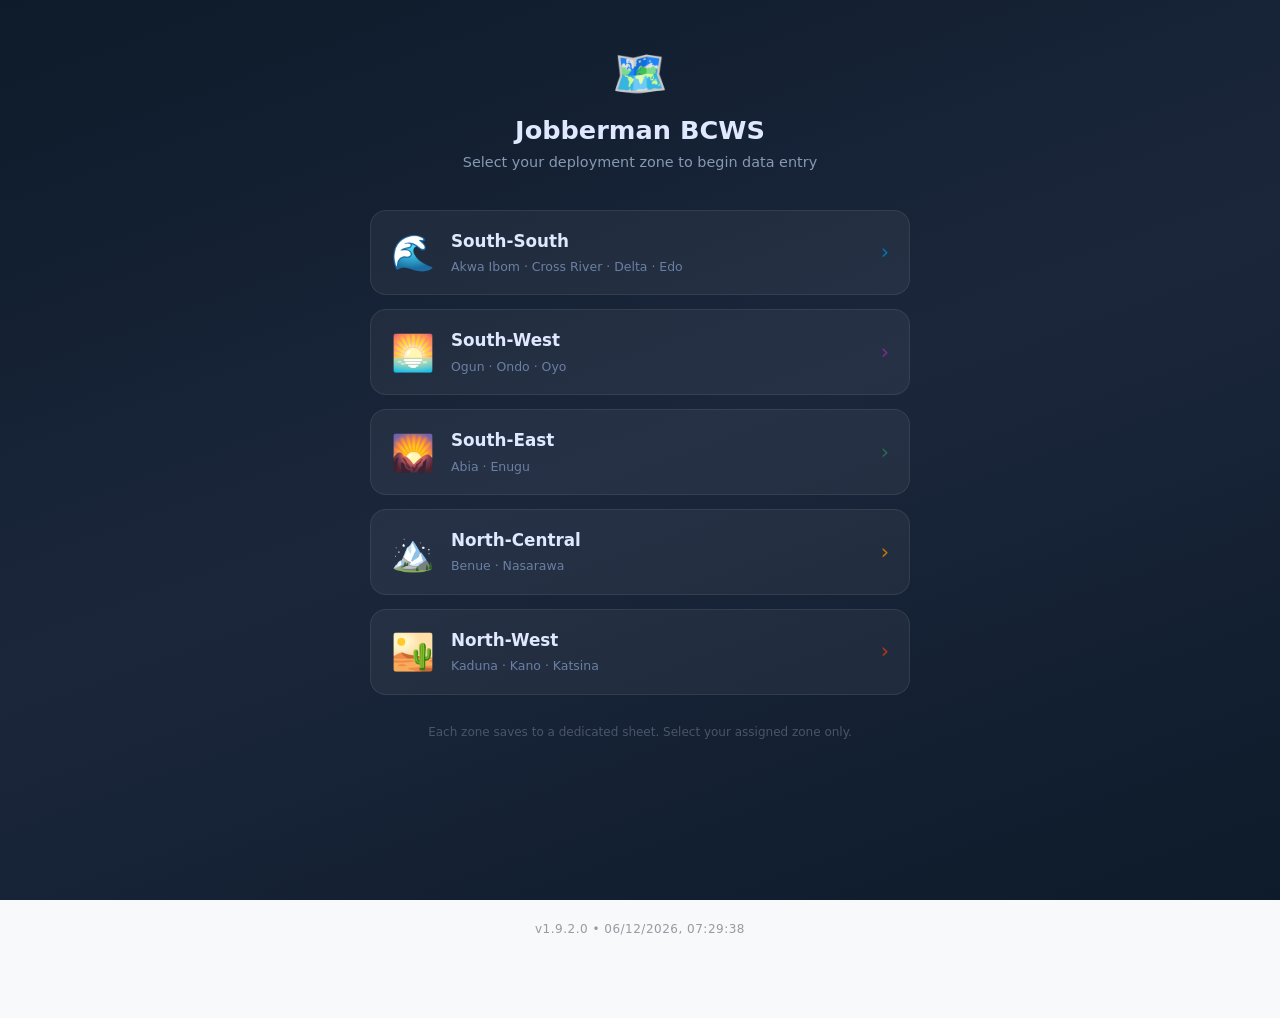
==== commit 8608144c: "added unfilled for UG level" ====
--- a/index.html
+++ b/index.html
@@ -280,6 +280,7 @@
                       <option value="Entry Level (100 Lvl)">Entry Level (100 Lvl)</option>
                       <option value="Mid Level (200 to 300 Lvl)">Mid Level (200 to 300 Lvl)</option>
                       <option value="Final Year">Final Year</option>
+                      <option value="Unfilled (left blank)">Unfilled (left blank)</option>
                     </select>
                     <div class="invalid-feedback">Please select your current level.</div>
                   </div>
